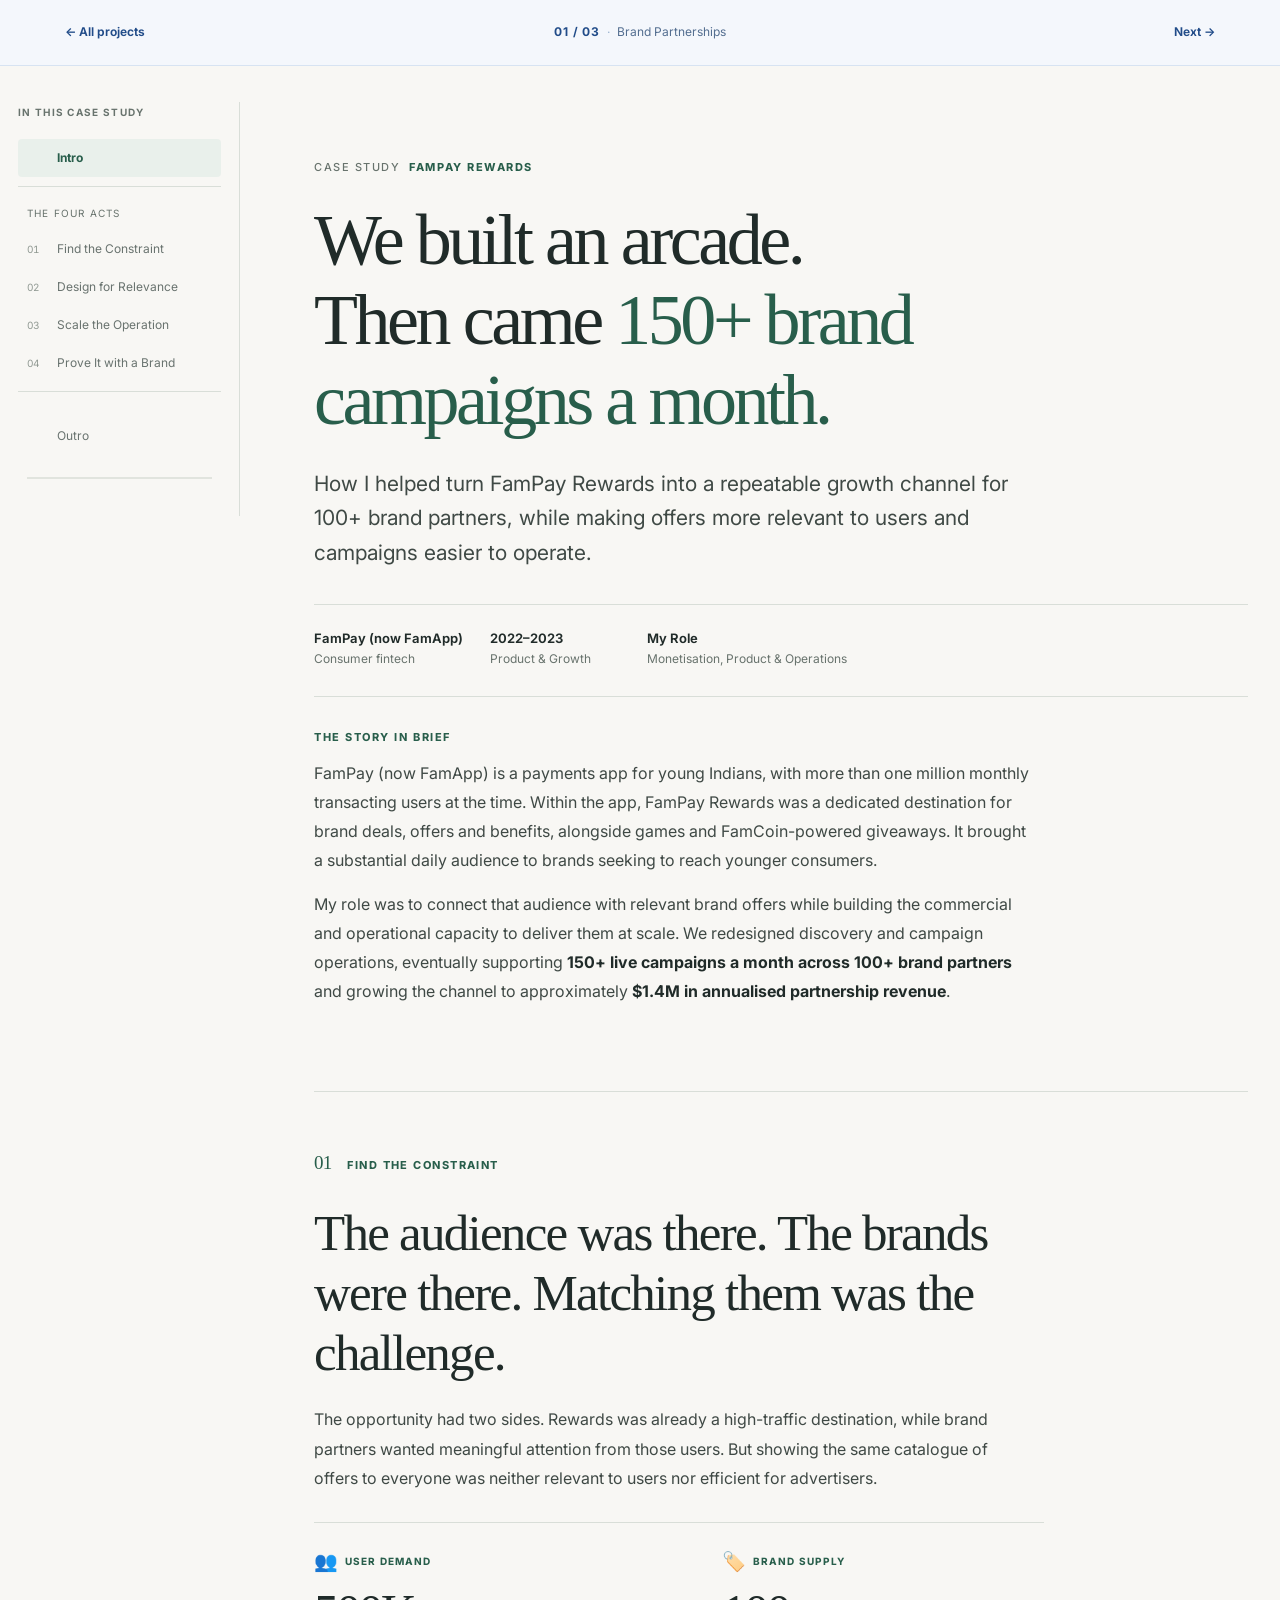
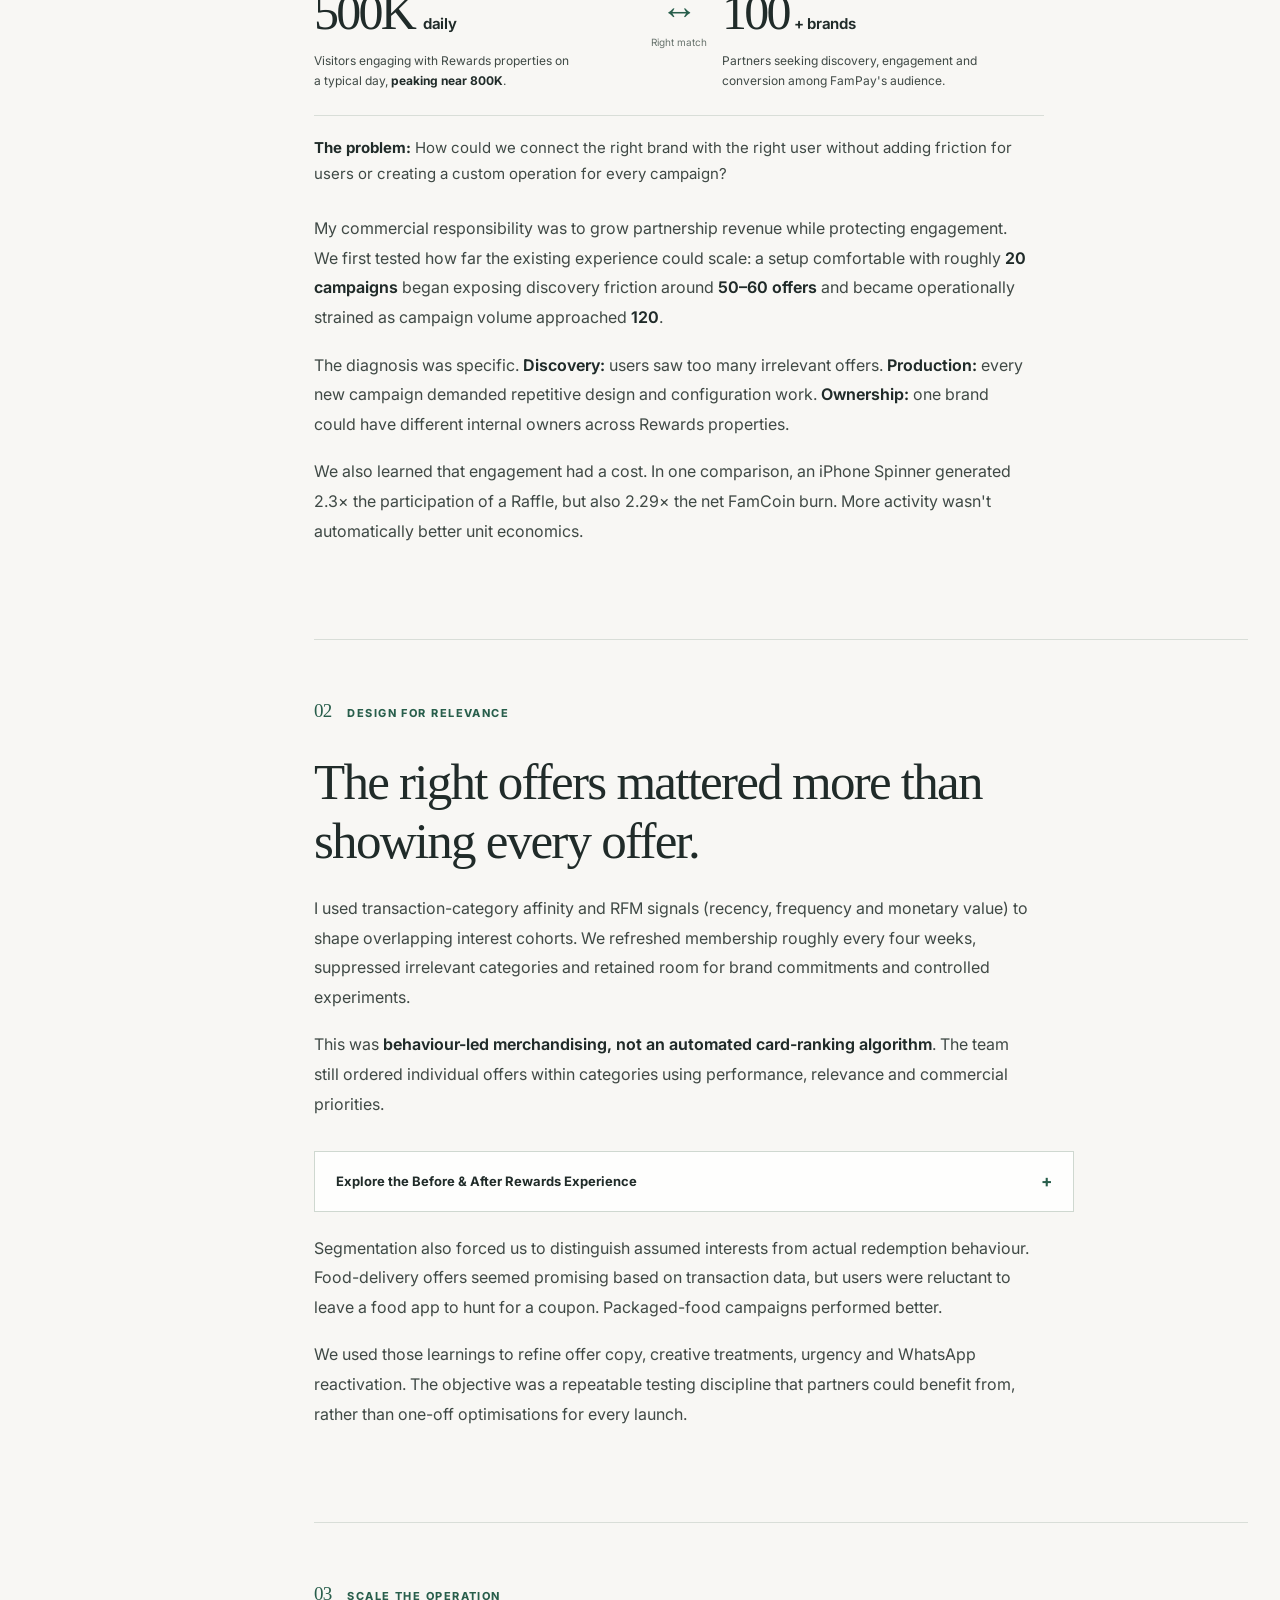
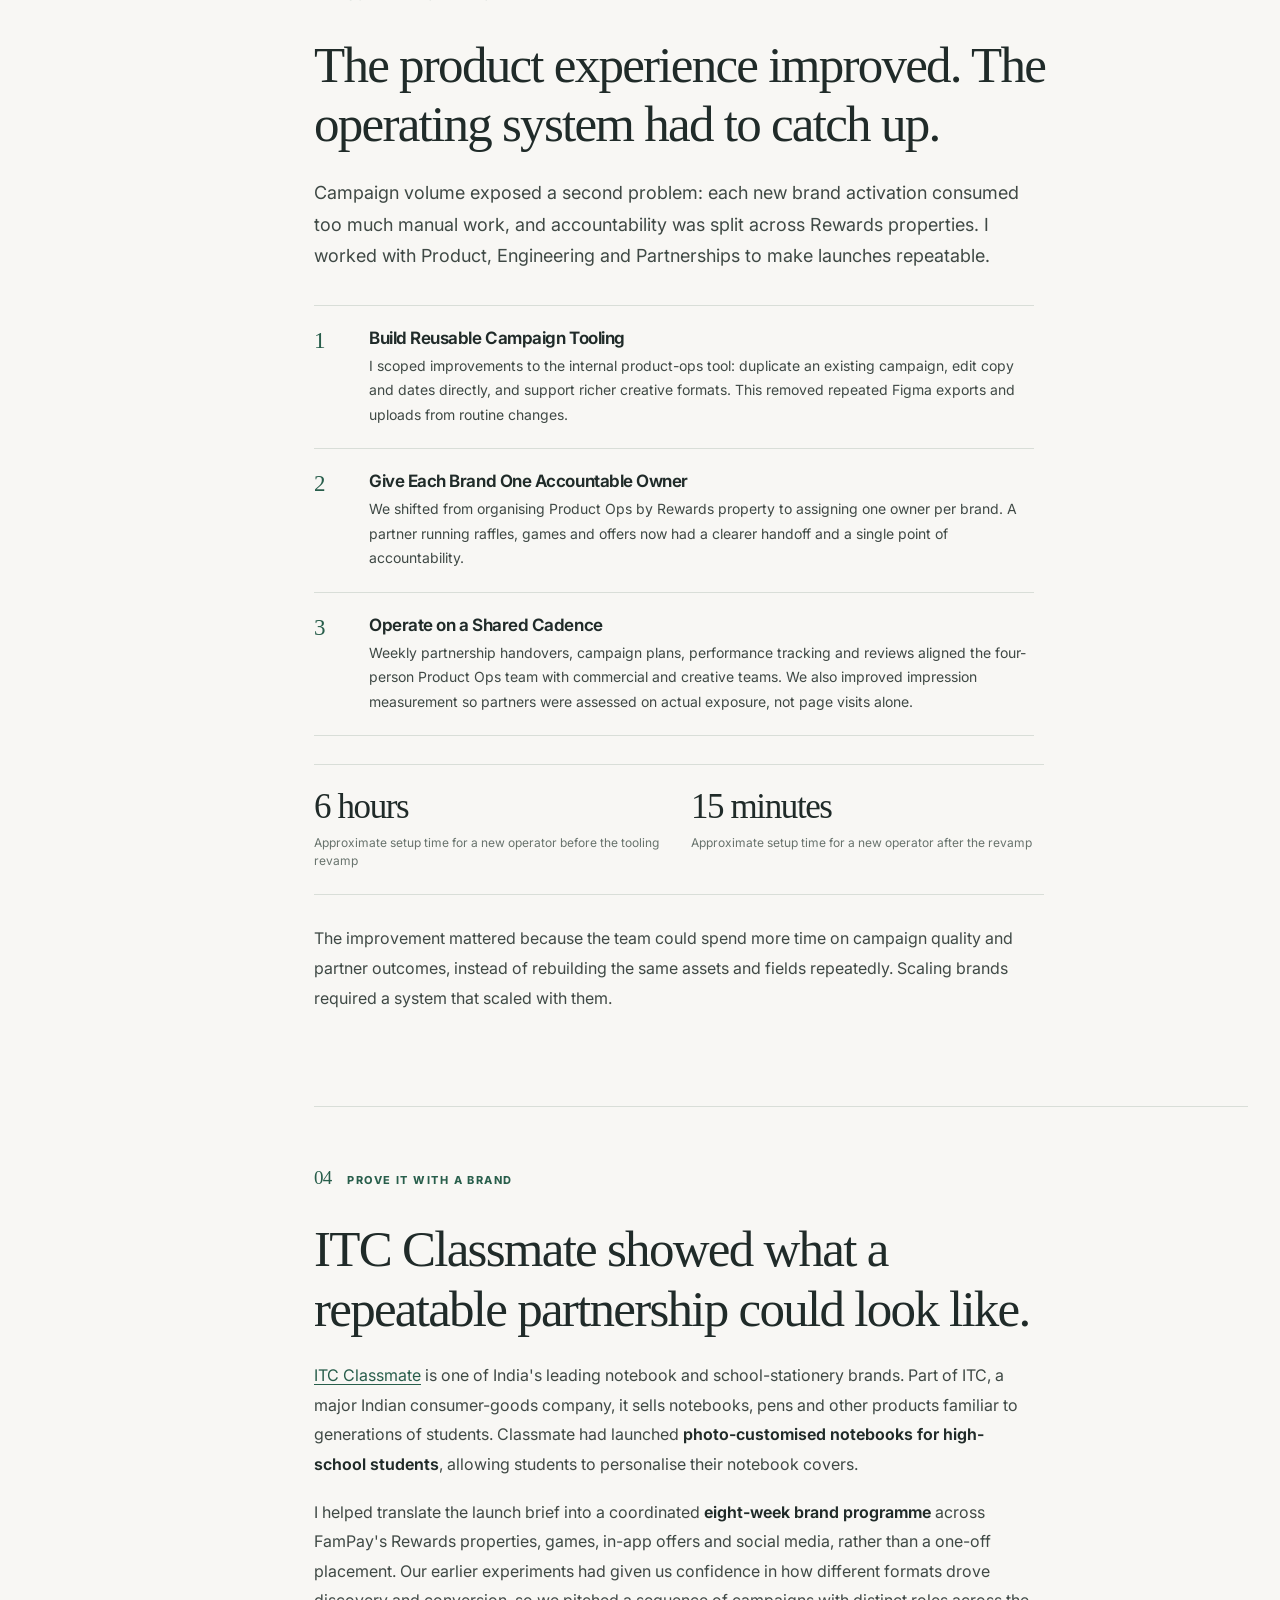
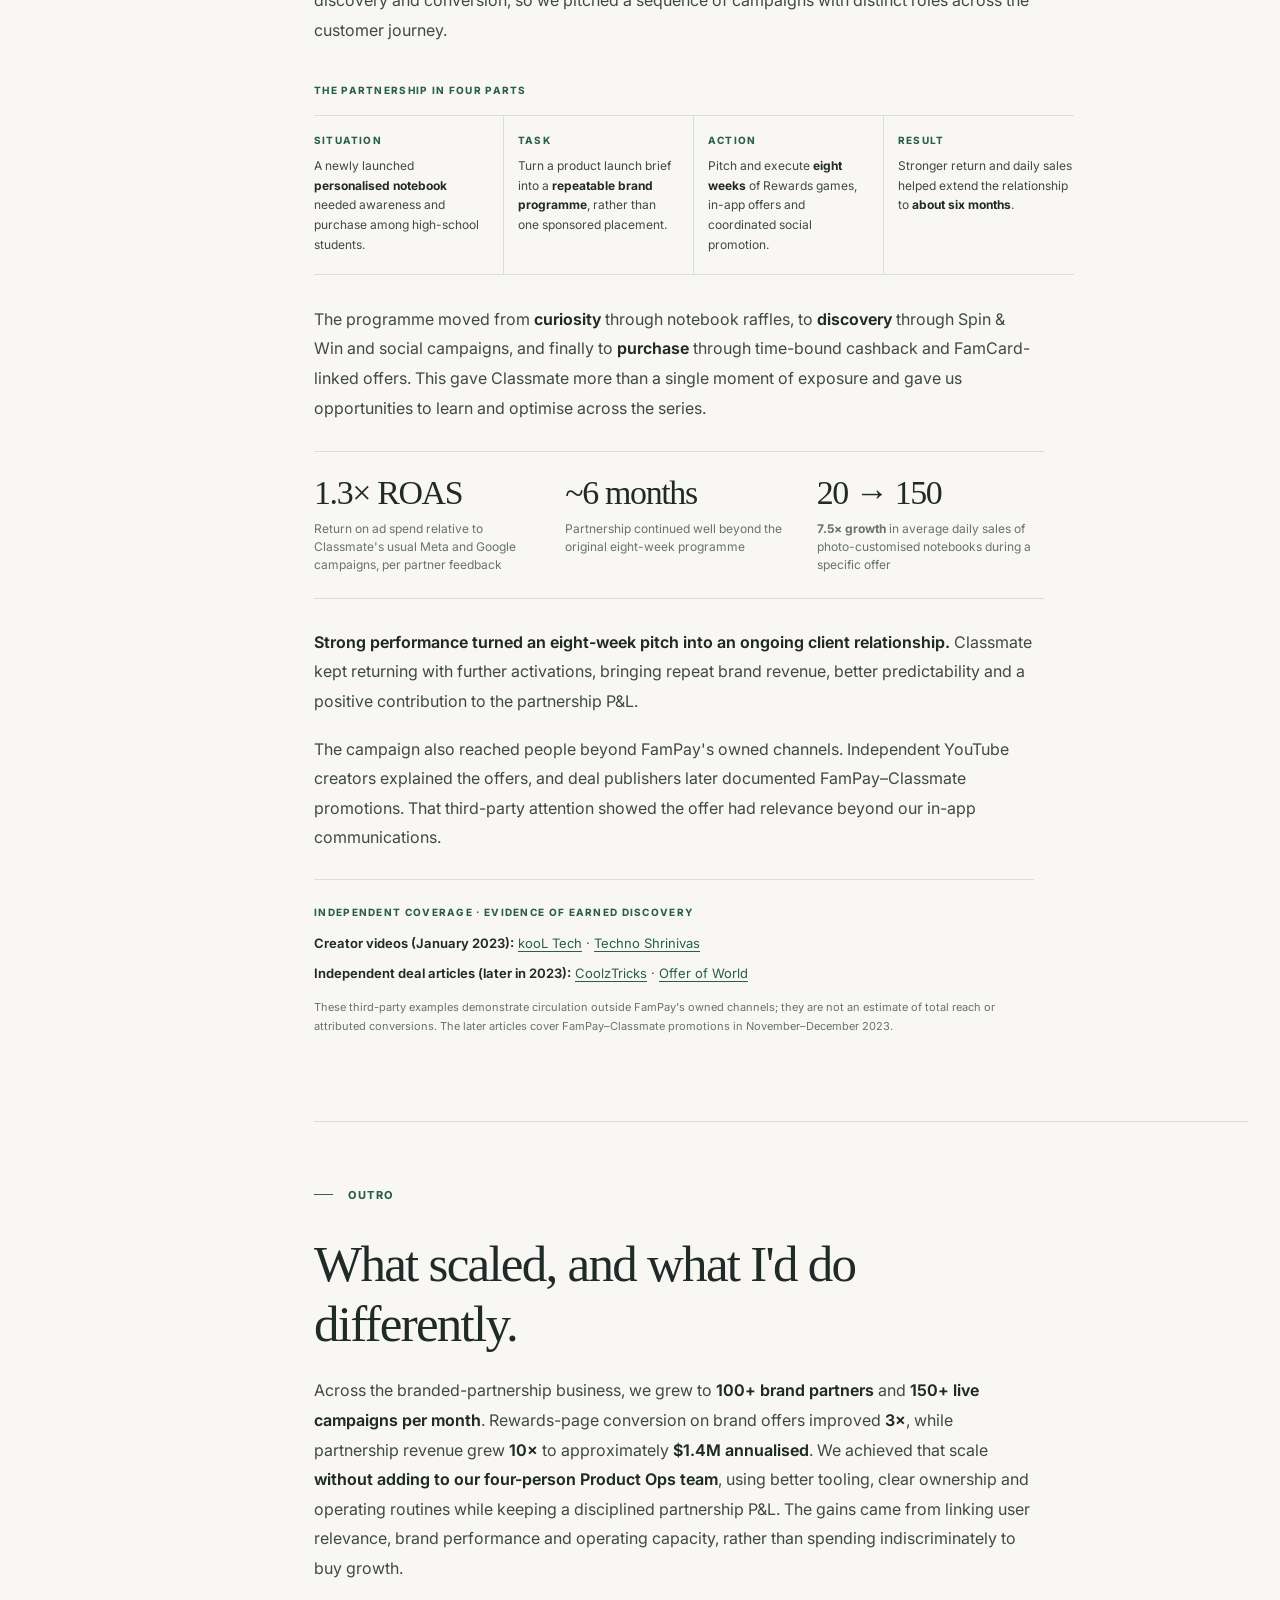
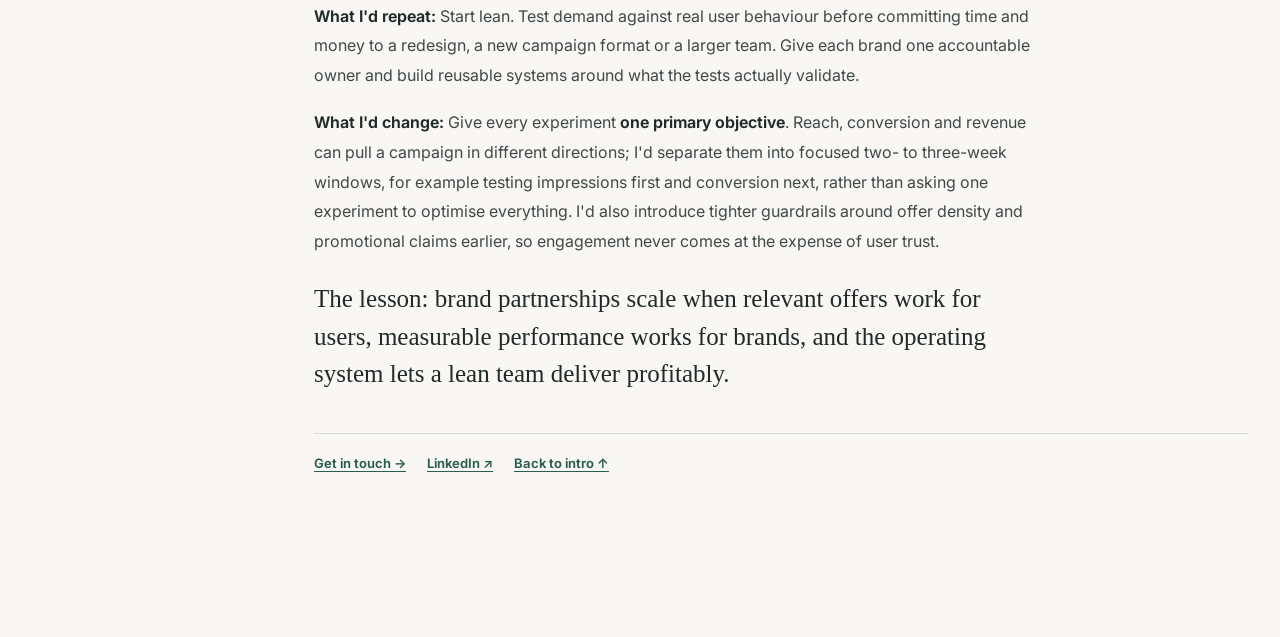
==== brand-partnership/index.html @ bf6eb466 "Publish CreatorGrid landing page and three case studies" ====
<!DOCTYPE html>

<html lang="en"><head><meta charset="utf-8"/><meta content="width=device-width, initial-scale=1" name="viewport"/><meta content="#f8f7f4" name="theme-color"/><meta content="How Karan Khera helped scale FamPay Rewards into a brand-partnership channel supporting 100+ brands and 150+ campaigns per month through product experimentation and operations." name="description"/><meta content="article" property="og:type"/><meta content="FamPay Rewards | 150+ brand campaigns" property="og:title"/><meta content="From an in-app arcade to 150+ brand campaigns a month: product relevance, partnerships, and scalable operations." property="og:description"/><title>FamPay Rewards — 150+ brand campaigns | Karan Khera</title><link href="https://fonts.googleapis.com" rel="preconnect"/><link crossorigin="" href="https://fonts.gstatic.com" rel="preconnect"/><link href="https://fonts.googleapis.com/css2?family=Inter:wght@400..800&amp;display=swap" rel="stylesheet"/><style>
:root{--bg:#f8f7f4;--ink:#202b29;--body:#3f4945;--muted:#68736d;--line:#d9ded8;--green:#285e4b;--green-light:#eef5ef;--white:#fff;--serif:Georgia,'Times New Roman',serif;--sans:Inter,-apple-system,BlinkMacSystemFont,'Segoe UI',Arial,sans-serif}
*{box-sizing:border-box}html{scroll-behavior:smooth}body{margin:0;background:var(--bg);color:var(--ink);font:16px/1.72 var(--sans);-webkit-font-smoothing:antialiased}::selection{background:#d4e8d9}a{color:var(--green);text-underline-offset:3px}a:hover{text-decoration-thickness:2px}button{font:inherit}button:focus-visible,a:focus-visible,summary:focus-visible{outline:3px solid #5b917b;outline-offset:4px}
.sitebar{height:66px;display:flex;align-items:center;justify-content:space-between;gap:16px;padding:0 5.1%;border-bottom:1px solid var(--line);background:var(--bg)}.site-wordmark{color:var(--ink);text-decoration:none;font-size:15px;font-weight:750;letter-spacing:-.025em}.site-links{display:flex;gap:22px;align-items:center}.site-links a{font-size:12px;font-weight:650;text-decoration:none;color:var(--body)}.site-links a:hover{color:var(--green)}
.rail{position:fixed;top:102px;left:max(18px,calc((100vw - 1430px)/2));width:222px;max-height:calc(100dvh - 125px);overflow:auto;padding:0 18px 16px 0;scrollbar-width:thin;border-right:1px solid var(--line);z-index:10}.rail-title{font-size:10px;text-transform:uppercase;letter-spacing:.13em;color:var(--muted);font-weight:700;margin:2px 0 18px}.rail a{display:flex;align-items:baseline;gap:12px;color:#69736f;text-decoration:none;font-size:12px;line-height:1.35;padding:11px 9px;border-radius:4px;transition:color .12s,background .12s}.rail a .nav-index{font-size:10px;letter-spacing:.04em;color:#909992;min-width:18px;font-variant-numeric:tabular-nums}.rail a.active{color:var(--green);background:#e9f0eb;font-weight:700}.rail a.active .nav-index{color:var(--green)}.rail-group{padding:18px 9px 7px;font-size:10px;letter-spacing:.12em;text-transform:uppercase;color:var(--muted);border-top:1px solid var(--line);margin-top:9px}.rail-progress{height:2px;background:#e1e4de;margin:21px 9px}.rail-progress span{display:block;height:100%;background:var(--green);width:0;transition:width .15s}
.page{max-width:1000px;padding:0 32px 118px;margin-left:max(282px,calc((100vw - 1430px)/2 + 278px))}.hero{padding-top:92px;padding-bottom:84px}.eyebrow{font-size:11px;letter-spacing:.14em;font-weight:750;text-transform:uppercase;color:var(--green)}.eyebrow .eyebrow-light{font-weight:500;color:var(--muted);margin-right:9px}.eyebrow .eyebrow-name{color:var(--green)}h1,h2,h3,p{margin-top:0}h1{font:normal clamp(45px,5.8vw,72px)/1.115 var(--serif);letter-spacing:-.048em;margin:23px 0 26px;max-width:790px}h1 em{font-style:normal;color:var(--green)}.dek{font-size:clamp(17px,1.85vw,21px);line-height:1.65;max-width:710px;color:var(--body);margin-bottom:33px}.context{display:flex;flex-wrap:wrap;gap:9px 27px;font-size:12px;color:var(--muted);padding:22px 0 26px;border-top:1px solid var(--line);border-bottom:1px solid var(--line)}.context strong{color:var(--ink);font-weight:650;display:block;font-size:13px}.context span{min-width:130px}.executive{padding-top:31px;max-width:720px}.executive .eyebrow{margin-bottom:12px}.executive p{color:var(--body);font-size:16px;line-height:1.83;margin-bottom:0}.executive strong{color:var(--ink)}
section.act,.outro{padding-top:55px;padding-bottom:75px;border-top:1px solid var(--line);scroll-margin-top:28px}.chapter{display:flex;align-items:baseline;gap:16px;color:var(--green);font-size:11px;font-weight:750;letter-spacing:.13em;text-transform:uppercase;margin-bottom:25px}.chapter .n{font-size:19px;letter-spacing:-.04em;font-family:var(--serif);font-weight:400}h2{font:normal clamp(34px,4.2vw,51px)/1.17 var(--serif);letter-spacing:-.034em;margin-bottom:22px;max-width:740px}h3{font-weight:650;letter-spacing:-.027em;font-size:19px;line-height:1.36;margin-bottom:9px}.body{font-size:16px;line-height:1.85;color:var(--body);max-width:720px}.body p{margin-bottom:18px}.body strong{color:var(--ink);font-weight:650}.text-lead{font-size:18px;line-height:1.75;color:var(--body);max-width:720px;margin-bottom:27px}
.evidence{display:grid;grid-template-columns:repeat(3,minmax(0,1fr));gap:24px;border-top:1px solid var(--line);border-bottom:1px solid var(--line);padding:21px 0 24px;margin:28px 0 29px;max-width:730px}.evidence .stat{font:normal 35px/1.2 var(--serif);letter-spacing:-.04em;color:var(--ink)}.evidence .stat-label{font-size:12px;line-height:1.5;color:var(--muted);margin-top:6px}.subsection{font-size:10px;color:var(--green);font-weight:750;text-transform:uppercase;letter-spacing:.13em;margin:36px 0 9px}.finding{display:grid;grid-template-columns:34px minmax(0,1fr);gap:14px;border-top:1px solid var(--line);padding:20px 0;max-width:720px}.finding:last-child{border-bottom:1px solid var(--line)}.finding .index{font:normal 18px/1.4 var(--serif);color:var(--green)}.finding h3{font-size:17px;margin-bottom:5px}.finding p{color:var(--body);font-size:14px;line-height:1.73;margin:0}.finding em{font-style:normal;font-weight:650;color:var(--ink)}
.rule-note{border-left:2px solid var(--green);padding:3px 0 3px 21px;margin:30px 0 2px;max-width:705px}.rule-note .caption{font-size:10px;letter-spacing:.14em;text-transform:uppercase;color:var(--green);font-weight:750;margin-bottom:7px}.rule-note p{font:normal 20px/1.55 var(--serif);letter-spacing:-.01em;margin:0}.steps{margin:33px 0 25px;max-width:720px;border-top:1px solid var(--line)}.step-row{padding:21px 0;display:grid;grid-template-columns:45px minmax(0,1fr);gap:10px;border-bottom:1px solid var(--line)}.step-row .ordinal{font:normal 23px/1.2 var(--serif);color:var(--green)}.step-row h3{font-size:17px;margin-bottom:4px}.step-row p{font-size:14px;line-height:1.75;color:var(--body);margin:0}
.interactive{max-width:760px;margin:32px 0 22px;border:1px solid #cfd8d0;background:#fefefd}.interactive>summary{display:flex;align-items:center;justify-content:space-between;gap:20px;cursor:pointer;list-style:none;padding:18px 21px;color:var(--ink);font-size:13px;font-weight:700}.interactive>summary::-webkit-details-marker{display:none}.interactive>summary .expand-label{color:var(--green);font-size:17px;line-height:1}.interactive[open]>summary .expand-label{transform:rotate(45deg)}.interactive-inner{padding:23px 24px 26px;border-top:1px solid var(--line)}.small{font-size:12px;color:var(--muted);line-height:1.65;margin:0 0 16px}.persona-options{display:flex;flex-wrap:wrap;gap:8px;margin:15px 0 20px}.persona{padding:8px 12px;border:1px solid var(--line);background:#fff;border-radius:4px;color:var(--body);cursor:pointer;font-size:12px}.persona[aria-pressed=true]{border-color:var(--green);background:var(--green-light);color:var(--green);font-weight:750}

.campaign{border-top:1px solid var(--line);max-width:720px;margin-top:31px}.campaign-item{padding:19px 0;display:grid;grid-template-columns:32px minmax(0,1fr);gap:11px;border-bottom:1px solid var(--line)}.campaign-item .n{font:normal 20px/1.2 var(--serif);color:var(--green)}.campaign-item strong{display:block;color:var(--ink);font-size:15px}.campaign-item p{margin:5px 0 0;font-size:14px;line-height:1.72;color:var(--body)}
.outro{padding-bottom:45px}.outro .closing{font:normal 25px/1.5 var(--serif);max-width:680px;margin-top:24px;color:var(--ink)}.lastlinks{display:flex;gap:21px;flex-wrap:wrap;font-size:13px;font-weight:650;margin-top:40px;padding-top:18px;border-top:1px solid var(--line)}.micro{font-size:12px;color:var(--muted);line-height:1.72;max-width:720px}

/* Marketplace: two sides, one matching problem */
.market-match{max-width:730px;display:grid;grid-template-columns:minmax(0,1fr) 70px minmax(0,1fr);align-items:center;border-top:1px solid var(--line);border-bottom:1px solid var(--line);padding:29px 0 24px;margin:28px 0 19px;gap:8px}
.market-label{font-size:10px;font-weight:750;letter-spacing:.11em;color:var(--green);display:flex;gap:7px;align-items:center}
.market-icon{font-size:19px;line-height:1;letter-spacing:normal}
.market-number{font:normal clamp(37px,4vw,50px)/1.16 var(--serif);letter-spacing:-.055em;margin:12px 0 10px;white-space:nowrap}
.market-number span{margin-left:5px;font-family:var(--sans);font-size:15px;font-weight:650;letter-spacing:-.02em;color:var(--ink)}
.market-side p{font-size:12px;color:var(--body);line-height:1.65;margin:0;max-width:255px}.market-side p strong{color:var(--ink)}
.market-link{text-align:center;color:var(--green);align-self:center}.market-link>span{font:normal 37px/1 var(--serif);display:block}.market-link small{font-size:10px;color:var(--muted);line-height:1.5;display:block;margin-top:6px}
.market-question{max-width:715px;color:var(--body);font-size:15px;line-height:1.75;margin:18px 0 27px}.market-question strong{color:var(--ink)}
/* Illustrative phone comparison */
.persona-control{margin:10px 0 26px}.persona-control-label{font-size:11px;font-weight:750;color:var(--ink);letter-spacing:.045em}.persona-options{margin:11px 0 0}
.phone-comparison{display:grid;grid-template-columns:minmax(0,1fr) minmax(0,1fr);gap:24px;align-items:start}
.phone-panel{min-width:0;text-align:center}.phone-panel-heading{display:flex;align-items:baseline;justify-content:space-between;max-width:305px;margin:0 auto 12px;gap:8px;text-align:left}.phone-panel-heading strong{font:normal 22px/1.2 var(--serif)}.phone-panel-heading span{font-size:10px;color:var(--muted)}
.phone-device{width:min(100%,305px);height:654px;padding:7px;border-radius:37px;background:#26312e;border:1px solid #47524c;margin:0 auto;box-shadow:0 12px 26px rgba(28,43,34,.12)}
.phone-screen{height:100%;background:#fafbf9;overflow:hidden;border-radius:30px;position:relative;padding:16px 15px 68px;text-align:left;color:#202c28}
.phone-status{display:flex;justify-content:space-between;align-items:center;font-size:10px;font-weight:750;padding:0 7px 20px;color:#29332d}.phone-status span:last-child{font-size:9px;letter-spacing:1px}
.app-logo{font-size:27px;line-height:1;font-weight:800;letter-spacing:-.08em;color:#1d2924;position:relative}.app-logo>span:first-child{color:#56a97c}.app-avatar{float:right;border-radius:50%;width:29px;height:29px;background:#e6efe7;color:#54735f;display:grid;place-items:center;font-size:15px}
.app-label{font-size:9px;text-transform:uppercase;letter-spacing:.14em;font-weight:750;color:#4f8b6c;margin-top:26px}.app-greeting{font:normal 23px/1.18 var(--serif);letter-spacing:-.025em;margin-top:5px}.app-subtitle{font-size:10px;color:#69766c;margin:7px 0 16px;line-height:1.4;min-height:15px}
.app-hero-banner{height:105px;border-radius:13px;background:#dceadf;padding:17px 15px;display:flex;flex-direction:column;justify-content:space-between}.app-hero-banner.neutral-banner{background:#e8e8e1}.app-hero-banner.target-banner{background:linear-gradient(135deg,#d6e8dd,#edf4e8)}
.app-banner-caption{font-size:8px;letter-spacing:.1em;font-weight:750;color:#66816c}.app-hero-banner strong{font-size:17px;line-height:1.12;letter-spacing:-.02em}.app-hero-banner small{font-size:9px;color:#60746a}
.app-section-head{display:flex;justify-content:space-between;align-items:center;gap:8px;margin:18px 0 10px}.app-section-head strong{font-size:12px;font-weight:750}.app-section-head small{font-size:9px;font-weight:700;color:#458963}
.app-chips{display:flex;gap:6px;margin:0 0 7px;min-height:23px}.app-chips span{font-size:9px;color:#315f48;border:1px solid #c9e2d1;background:#edf7ee;border-radius:20px;padding:2px 8px;font-weight:650}
.app-offers{display:flex;flex-direction:column;gap:7px}.app-offer{display:flex;align-items:center;gap:10px;border:1px solid #e1e8e0;background:white;border-radius:10px;padding:9px;min-height:58px}.offer-icon{flex:none;width:37px;height:38px;display:grid;place-items:center;background:#eef2e9;border-radius:8px;font-size:18px}.offer-copy{flex:1;min-width:0}.offer-copy strong,.offer-copy small{display:block;overflow:hidden;text-overflow:ellipsis;white-space:nowrap}.offer-copy strong{font-size:10.5px;font-weight:750}.offer-copy small{font-size:9px;color:#728076;margin-top:2px}.offer-arrow{font-size:17px;color:#7b9482}
.app-bottom{position:absolute;bottom:0;left:0;right:0;height:58px;background:#fff;border-top:1px solid #e8eee7;display:grid;grid-template-columns:repeat(4,1fr);text-align:center;padding:6px 2px 3px;color:#7b887d}.app-bottom>span{display:flex;flex-direction:column;font-size:15px;line-height:1.2;justify-content:center}.app-bottom small{font-size:8px;margin-top:2px}.app-bottom .on{color:#306c4f;font-weight:750}
.phone-explainer{max-width:305px;text-align:left;margin:13px auto 0;font-size:11px;line-height:1.65;color:var(--body)}.phone-explainer strong{color:var(--ink)}
@media(max-width:1200px){.phone-comparison{grid-template-columns:1fr;gap:33px}.phone-panel-heading{width:min(100%,305px)}}
@media(max-width:675px){.market-match{gap:4px;grid-template-columns:minmax(0,1fr) 33px minmax(0,1fr);padding:22px 0}.market-number{font-size:33px}.market-number span{font-size:12px}.market-side p{font-size:10px}.market-label{font-size:9px;letter-spacing:0}.market-icon{font-size:16px}.market-link>span{font-size:24px}.market-link small{font-size:8px}.market-question{font-size:14px}.phone-device{height:654px}.phone-screen{padding-left:12px;padding-right:12px}}
@media(max-width:365px){.market-match{grid-template-columns:1fr;gap:17px;text-align:left}.market-link{text-align:left}.market-link>span{display:inline-block;transform:rotate(90deg)}.market-link small{display:inline-block;margin-left:9px}.market-number{font-size:40px}.market-side p{font-size:12px}}
@media(max-width:1080px){.rail{left:14px;width:181px}.page{margin-left:218px;max-width:none;padding-right:30px;padding-left:16px}.rail a{gap:7px;padding:10px 6px}}
@media(max-width:675px){.sitebar{padding:0 15px;height:58px}.site-links{gap:13px}.site-links a{font-size:11px}.rail{display:none}.page{margin-left:0;padding-left:16px;padding-right:16px;padding-bottom:60px}.hero{padding-top:57px;padding-bottom:57px}h1{font-size:clamp(36px,7.7vw,50px);letter-spacing:-.042em}.dek{font-size:16px}.context{gap:12px 20px}.context span{min-width:100px;font-size:11px}.context strong{font-size:12px}section.act,.outro{padding-top:40px;padding-bottom:55px}h2{font-size:clamp(30px,6vw,40px)}.text-lead{font-size:16px}.body{font-size:15px;line-height:1.78}.evidence{gap:11px}.evidence .stat{font-size:27px}.evidence .stat-label{font-size:10px}.chapter{margin-bottom:20px}.interactive-inner{padding:18px 13px}.interactive>summary{padding:14px}.rule-note p{font-size:19px}}
@media(max-width:380px){h1{font-size:34px}h2{font-size:29px}.evidence{grid-template-columns:1fr;gap:12px}.evidence .stat{font-size:29px}.context{display:grid;grid-template-columns:1fr 1fr}.step-row{grid-template-columns:27px 1fr;gap:6px}.finding{grid-template-columns:23px 1fr;gap:8px}}
@media(prefers-reduced-motion:reduce){html{scroll-behavior:auto}.rail-progress span{transition:none}}
.earned-proof{max-width:720px;margin:26px 0 0;padding-top:4px;border-top:1px solid var(--line)}.earned-proof .subsection{margin-top:20px;margin-bottom:11px}.earned-proof p:not(.micro){font-size:13px;line-height:1.75;color:var(--body);margin:0 0 7px}.earned-proof p strong{color:var(--ink);font-weight:650}.earned-proof .micro{margin-top:13px;font-size:11px;color:var(--muted)}

/* Classmate — editorial STAR summary, four equal columns on desktop */
.classmate-star{display:grid;grid-template-columns:repeat(4,minmax(0,1fr));gap:0;max-width:760px;margin:16px 0 30px;border-top:1px solid var(--line);border-bottom:1px solid var(--line)}
.classmate-star-item{padding:17px 14px 19px;border-right:1px solid var(--line);min-width:0}
.classmate-star-item:first-child{padding-left:0}.classmate-star-item:last-child{border-right:0;padding-right:0}
.classmate-star-item .star-label{font-size:10px;line-height:1.4;text-transform:uppercase;letter-spacing:.12em;font-weight:750;color:var(--green);margin-bottom:9px}
.classmate-star-item p{font-size:12px;line-height:1.65;color:var(--body);margin:0}
.classmate-star-item strong{font-weight:700;color:var(--ink)}
.classmate-evidence .stat{font-size:clamp(27px,2.65vw,36px);white-space:nowrap}
@media(max-width:760px){.classmate-star{grid-template-columns:repeat(2,minmax(0,1fr))}.classmate-star-item{padding:15px 12px 17px;border-bottom:1px solid var(--line)}.classmate-star-item:nth-child(2){border-right:0;padding-right:0}.classmate-star-item:nth-child(3){border-bottom:0;padding-left:0}.classmate-star-item:nth-child(4){border-bottom:0}.classmate-evidence .stat{font-size:27px;white-space:normal}}
@media(max-width:420px){.classmate-star-item p{font-size:11.5px}.classmate-star-item .star-label{font-size:9px}.classmate-evidence .stat{font-size:27px}}


/* Two-paragraph opening summary; emphasis reserved for outcomes. */
.executive p{margin-bottom:14px}.executive p:last-child{margin-bottom:0}
</style><style id="portfolio-nav-style">
    .portfolio-case-header{height:66px;display:flex;align-items:center;justify-content:space-between;gap:16px;padding:0 max(24px,5.1%);background:#f4f7fc;border-bottom:1px solid #d7e3f2;color:#193a66;font-family:Inter,system-ui,sans-serif;font-size:12px;position:relative;z-index:50}
    .portfolio-case-header a{color:#214c89;text-decoration:none;font-weight:650;white-space:nowrap}
    .portfolio-case-header a:hover{text-decoration:underline;text-underline-offset:4px}
    .portfolio-case-name{display:flex;align-items:center;gap:7px;color:#536e90;font-size:12px;white-space:nowrap}
    .portfolio-case-name b{color:#214c89;letter-spacing:.06em;font-weight:700}
    .portfolio-case-actions{display:flex;gap:13px;align-items:center;justify-content:flex-end;min-width:145px}
    .portfolio-back{min-width:145px}.back-short{display:none}
    .portfolio-case-actions .case-switch-space{display:block;width:35px}
    .portfolio-case-header .case-divider{color:#9bb2cf}
    @media(max-width:675px){.portfolio-case-header{height:58px;padding:0 13px;font-size:10px;gap:8px}.portfolio-case-name{font-size:10px;gap:4px}.portfolio-case-name .case-name{display:none}.portfolio-case-actions{min-width:0;gap:9px}.portfolio-case-actions .case-switch-space{display:none}.portfolio-back{min-width:0}.back-long{display:none}.back-short{display:inline}}
    @media(max-width:350px){.portfolio-case-name .case-divider{display:none}.portfolio-case-actions{gap:7px}}
    </style></head>
<body>
<header class="portfolio-case-header" aria-label="Portfolio navigation">
      <a class="portfolio-back" href="../#work" aria-label="Back to selected work">← <span class="back-long">All projects</span><span class="back-short">Projects</span></a>
      <span class="portfolio-case-name"><b>01 / 03</b><span class="case-divider">·</span><span class="case-name">Brand Partnerships</span></span>
      <nav class="portfolio-case-actions" aria-label="Between case studies"><span class="case-switch-space"></span><a class="case-switch" href="../revenue-growth/" aria-label="Next case study: Revenue Growth">Next →</a></nav>
    </header>

<nav aria-label="Case study navigation" class="rail"><div class="rail-title">In this case study</div>
<a aria-label="Intro" class="active" data-track="intro" href="#intro"><span class="nav-index"></span><span>Intro</span></a>
<div class="rail-group">The four acts</div>
<a data-track="act-1" href="#act-1"><span class="nav-index">01</span><span>Find the Constraint</span></a>
<a data-track="act-2" href="#act-2"><span class="nav-index">02</span><span>Design for Relevance</span></a>
<a data-track="act-3" href="#act-3"><span class="nav-index">03</span><span>Scale the Operation</span></a>
<a data-track="act-4" href="#act-4"><span class="nav-index">04</span><span>Prove It with a Brand</span></a>
<div class="rail-group"></div><a data-track="outro" href="#outro"><span class="nav-index"></span><span>Outro</span></a><div aria-hidden="true" class="rail-progress"><span id="read-progress"></span></div></nav>
<main class="page">
<section aria-labelledby="hero-title" class="hero" id="intro">
<div class="eyebrow"><span class="eyebrow-light">Case study</span><span class="eyebrow-name">FamPay Rewards</span></div>
<h1 id="hero-title">We built an arcade.<br/>Then came <em>150+ brand campaigns a month.</em></h1>
<p class="dek">How I helped turn FamPay Rewards into a repeatable growth channel for 100+ brand partners, while making offers more relevant to users and campaigns easier to operate.</p>
<div class="context"><span><strong>FamPay (now FamApp)</strong>Consumer fintech</span><span><strong>2022–2023</strong>Product &amp; Growth</span><span><strong>My Role</strong>Monetisation, Product &amp; Operations</span></div>
<div class="executive"><div class="eyebrow">The Story in Brief</div><p>FamPay (now FamApp) is a payments app for young Indians, with more than one million monthly transacting users at the time. Within the app, FamPay Rewards was a dedicated destination for brand deals, offers and benefits, alongside games and FamCoin-powered giveaways. It brought a substantial daily audience to brands seeking to reach younger consumers.</p><p>My role was to connect that audience with relevant brand offers while building the commercial and operational capacity to deliver them at scale. We redesigned discovery and campaign operations, eventually supporting <strong>150+ live campaigns a month across 100+ brand partners</strong> and growing the channel to approximately <strong>$1.4M in annualised partnership revenue</strong>.</p></div>
</section>
<section aria-labelledby="h-act-1" class="act" id="act-1">
<div class="chapter"><span class="n">01</span><span>Find the Constraint</span></div>
<h2 id="h-act-1">The audience was there. The brands were there. Matching them was the challenge.</h2>
<div class="body"><p>The opportunity had two sides. Rewards was already a high-traffic destination, while brand partners wanted meaningful attention from those users. But showing the same catalogue of offers to everyone was neither relevant to users nor efficient for advertisers.</p></div>
<div aria-label="Two-sided Rewards opportunity" class="market-match" role="group">
<div class="market-side">
<div class="market-label"><span aria-hidden="true" class="market-icon">👥</span> USER DEMAND</div>
<div class="market-number">500K<span> daily</span></div>
<p>Visitors engaging with Rewards properties on a typical day, <strong>peaking near 800K</strong>.</p>
</div>
<div aria-hidden="true" class="market-link"><span>↔</span><small>Right match</small></div>
<div class="market-side">
<div class="market-label"><span aria-hidden="true" class="market-icon">🏷️</span> BRAND SUPPLY</div>
<div class="market-number">100<span>+ brands</span></div>
<p>Partners seeking discovery, engagement and conversion among FamPay's audience.</p>
</div>
</div>
<div class="market-question"><strong>The problem:</strong> How could we connect the right brand with the right user without adding friction for users or creating a custom operation for every campaign?</div>
<div class="body"><p>My commercial responsibility was to grow partnership revenue while protecting engagement. We first tested how far the existing experience could scale: a setup comfortable with roughly <strong>20 campaigns</strong> began exposing discovery friction around <strong>50–60 offers</strong> and became operationally strained as campaign volume approached <strong>120</strong>.</p></div>
<div class="body"><p>The diagnosis was specific. <strong>Discovery:</strong> users saw too many irrelevant offers. <strong>Production:</strong> every new campaign demanded repetitive design and configuration work. <strong>Ownership:</strong> one brand could have different internal owners across Rewards properties.</p><p>We also learned that engagement had a cost. In one comparison, an iPhone Spinner generated 2.3× the participation of a Raffle, but also 2.29× the net FamCoin burn. More activity wasn't automatically better unit economics.</p></div>
</section>
<section aria-labelledby="h-act-2" class="act" id="act-2">
<div class="chapter"><span class="n">02</span><span>Design for Relevance</span></div>
<h2 id="h-act-2">The right offers mattered more than showing every offer.</h2>
<div class="body"><p>I used transaction-category affinity and RFM signals (recency, frequency and monetary value) to shape overlapping interest cohorts. We refreshed membership roughly every four weeks, suppressed irrelevant categories and retained room for brand commitments and controlled experiments.</p><p>This was <strong>behaviour-led merchandising, not an automated card-ranking algorithm</strong>. The team still ordered individual offers within categories using performance, relevance and commercial priorities.</p></div>
<details class="interactive" id="relevance-demo"><summary><span>Explore the Before &amp; After Rewards Experience</span><span aria-hidden="true" class="expand-label">+</span></summary>
<div class="interactive-inner"><p class="small">Illustrative app screens built to explain the product decision, not screenshots of the live FamPay interface. Choose a user profile to see how the <strong>After</strong> feed responds; the <strong>Before</strong> feed stays the same.</p>
<div class="persona-control"><div class="persona-control-label">Choose a User Profile</div><div aria-label="Choose a user profile" class="persona-options" role="group"><button aria-pressed="true" class="persona" data-persona="fashion" type="button">Fashion &amp; Snacks</button><button aria-pressed="false" class="persona" data-persona="entertainment" type="button">Entertainment &amp; Gaming</button><button aria-pressed="false" class="persona" data-persona="essentials" type="button">Everyday Essentials</button><button aria-pressed="false" class="persona" data-persona="new" type="button">New User</button></div></div>
<div class="phone-comparison">
<div class="phone-panel"><div class="phone-panel-heading"><strong>Before</strong><span>One feed for every user</span></div>
<div aria-label="Before: the same untargeted Rewards cards for every user" class="phone-device"><div class="phone-screen">
<div class="phone-status"><span>9:41</span><span aria-hidden="true">● ● ▰</span></div>
<div class="app-logo">fam<span>.</span><span aria-hidden="true" class="app-avatar">✦</span></div>
<div class="app-label">Rewards</div><div class="app-greeting">Offers for you</div><div class="app-subtitle">Browse what's available today</div>
<div class="app-hero-banner neutral-banner"><span class="app-banner-caption">FEATURED FOR EVERYONE</span><strong>Play. Win. Repeat.</strong><small>Earn with FamCoins</small></div>
<div class="app-section-head"><strong>Popular Right Now</strong><small>View All</small></div>
<div class="app-offers"><div class="app-offer"><span class="offer-icon">🎟️</span><span class="offer-copy"><strong>iPhone Raffle</strong><small>Enter the lucky draw</small></span><span class="offer-arrow">›</span></div>
<div class="app-offer"><span class="offer-icon">🎡</span><span class="offer-copy"><strong>Spin &amp; Win</strong><small>Try your luck today</small></span><span class="offer-arrow">›</span></div>
<div class="app-offer"><span class="offer-icon">🎁</span><span class="offer-copy"><strong>Featured Brand Offer</strong><small>Today's promoted deal</small></span><span class="offer-arrow">›</span></div></div>
<div class="app-bottom"><span>⌂ <small>Home</small></span><span class="on">♢ <small>Rewards</small></span><span>▤ <small>Card</small></span><span>◉ <small>Profile</small></span></div>
</div></div>
<p class="phone-explainer"><strong>No personalisation.</strong> Every visitor encounters the same featured games and brand placements regardless of spending behaviour or preferences.</p>
</div>
<div class="phone-panel"><div class="phone-panel-heading"><strong>After</strong><span>Offers tailored to interests</span></div>
<div aria-label="After: targeted Rewards offers that change according to the chosen persona" class="phone-device"><div aria-live="polite" class="phone-screen">
<div class="phone-status"><span>9:41</span><span aria-hidden="true">● ● ▰</span></div>
<div class="app-logo">fam<span>.</span><span aria-hidden="true" class="app-avatar">✦</span></div>
<div class="app-label">Rewards</div><div class="app-greeting" id="target-greeting">Picked for you</div><div class="app-subtitle" id="target-subtitle">Based on your interests</div>
<div class="app-hero-banner target-banner"><span class="app-banner-caption">YOUR REWARDS</span><strong id="target-banner-title">Style &amp; Treats</strong><small id="target-banner-subtitle">Offers aligned with what you enjoy</small></div>
<div class="app-section-head"><strong>Offers You Might Like</strong><small>For You</small></div>
<div aria-label="Interests used for targeting" class="app-chips" id="target-chips"></div>
<div class="app-offers" id="target-offers"></div>
<div class="app-bottom"><span>⌂ <small>Home</small></span><span class="on">♢ <small>Rewards</small></span><span>▤ <small>Card</small></span><span>◉ <small>Profile</small></span></div>
</div></div>
<p class="phone-explainer"><strong>Behaviour-led discovery.</strong> The ranking of categories and brand cards changes with the selected user's interests, while broader exploration remains possible.</p>
</div>
</div>
<p class="small" style="margin-top:19px;margin-bottom:0">The before/after illustrates the change in merchandising logic. It is not a live app screen, a record of actual targeting rules, or an endorsement of specific brands.</p>
</div></details>
<div class="body"><p>Segmentation also forced us to distinguish assumed interests from actual redemption behaviour. Food-delivery offers seemed promising based on transaction data, but users were reluctant to leave a food app to hunt for a coupon. Packaged-food campaigns performed better.</p><p>We used those learnings to refine offer copy, creative treatments, urgency and WhatsApp reactivation. The objective was a repeatable testing discipline that partners could benefit from, rather than one-off optimisations for every launch.</p></div>
</section>
<section aria-labelledby="h-act-3" class="act" id="act-3">
<div class="chapter"><span class="n">03</span><span>Scale the Operation</span></div>
<h2 id="h-act-3">The product experience improved. The operating system had to catch up.</h2>
<p class="text-lead">Campaign volume exposed a second problem: each new brand activation consumed too much manual work, and accountability was split across Rewards properties. I worked with Product, Engineering and Partnerships to make launches repeatable.</p>
<div class="steps">
<div class="step-row"><div class="ordinal">1</div><div><h3>Build Reusable Campaign Tooling</h3><p>I scoped improvements to the internal product-ops tool: duplicate an existing campaign, edit copy and dates directly, and support richer creative formats. This removed repeated Figma exports and uploads from routine changes.</p></div></div>
<div class="step-row"><div class="ordinal">2</div><div><h3>Give Each Brand One Accountable Owner</h3><p>We shifted from organising Product Ops by Rewards property to assigning one owner per brand. A partner running raffles, games and offers now had a clearer handoff and a single point of accountability.</p></div></div>
<div class="step-row"><div class="ordinal">3</div><div><h3>Operate on a Shared Cadence</h3><p>Weekly partnership handovers, campaign plans, performance tracking and reviews aligned the four-person Product Ops team with commercial and creative teams. We also improved impression measurement so partners were assessed on actual exposure, not page visits alone.</p></div></div>
</div>
<div aria-label="Campaign configuration time" class="evidence" style="grid-template-columns:repeat(2,minmax(0,1fr))"><div><div class="stat">6 hours</div><div class="stat-label">Approximate setup time for a new operator before the tooling revamp</div></div><div><div class="stat">15 minutes</div><div class="stat-label">Approximate setup time for a new operator after the revamp</div></div></div>
<div class="body"><p>The improvement mattered because the team could spend more time on campaign quality and partner outcomes, instead of rebuilding the same assets and fields repeatedly. Scaling brands required a system that scaled with them.</p></div>
</section>
<section aria-labelledby="h-act-4" class="act" id="act-4">
<div class="chapter"><span class="n">04</span><span>Prove It with a Brand</span></div>
<h2 id="h-act-4">ITC Classmate showed what a repeatable partnership could look like.</h2>
<div class="body">
<p><a href="https://itcportal.com/itc-businesses/fmcg/education-and-stationery.html" rel="noopener noreferrer" target="_blank">ITC Classmate</a> is one of India's leading notebook and school-stationery brands. Part of ITC, a major Indian consumer-goods company, it sells notebooks, pens and other products familiar to generations of students. Classmate had launched <strong>photo-customised notebooks for high-school students</strong>, allowing students to personalise their notebook covers.</p>
<p>I helped translate the launch brief into a coordinated <strong>eight-week brand programme</strong> across FamPay's Rewards properties, games, in-app offers and social media, rather than a one-off placement. Our earlier experiments had given us confidence in how different formats drove discovery and conversion, so we pitched a sequence of campaigns with distinct roles across the customer journey.</p>
</div>
<div class="subsection">The Partnership in Four Parts</div>
<div aria-label="Situation, task, action and result for the ITC Classmate partnership" class="classmate-star">
<div class="classmate-star-item"><div class="star-label">Situation</div><p>A newly launched <strong>personalised notebook</strong> needed awareness and purchase among high-school students.</p></div>
<div class="classmate-star-item"><div class="star-label">Task</div><p>Turn a product launch brief into a <strong>repeatable brand programme</strong>, rather than one sponsored placement.</p></div>
<div class="classmate-star-item"><div class="star-label">Action</div><p>Pitch and execute <strong>eight weeks</strong> of Rewards games, in-app offers and coordinated social promotion.</p></div>
<div class="classmate-star-item"><div class="star-label">Result</div><p>Stronger return and daily sales helped extend the relationship to <strong>about six months</strong>.</p></div>
</div>
<div class="body"><p>The programme moved from <strong>curiosity</strong> through notebook raffles, to <strong>discovery</strong> through Spin &amp; Win and social campaigns, and finally to <strong>purchase</strong> through time-bound cashback and FamCard-linked offers. This gave Classmate more than a single moment of exposure and gave us opportunities to learn and optimise across the series.</p></div>
<div aria-label="Reported ITC Classmate campaign results" class="evidence classmate-evidence">
<div><div class="stat">1.3× ROAS</div><div class="stat-label">Return on ad spend relative to Classmate's usual Meta and Google campaigns, per partner feedback</div></div>
<div><div class="stat">~6 months</div><div class="stat-label">Partnership continued well beyond the original eight-week programme</div></div>
<div><div class="stat">20 → 150</div><div class="stat-label"><strong>7.5× growth</strong> in average daily sales of photo-customised notebooks during a specific offer</div></div>
</div>
<div class="body"><p><strong>Strong performance turned an eight-week pitch into an ongoing client relationship.</strong> Classmate kept returning with further activations, bringing repeat brand revenue, better predictability and a positive contribution to the partnership P&amp;L.</p><p>The campaign also reached people beyond FamPay's owned channels. Independent YouTube creators explained the offers, and deal publishers later documented FamPay–Classmate promotions. That third-party attention showed the offer had relevance beyond our in-app communications.</p></div>
<div aria-label="Independent coverage of FamPay Classmate offers" class="earned-proof">
<div class="subsection">Independent Coverage · Evidence of Earned Discovery</div>
<p><strong>Creator videos (January 2023):</strong> <a href="https://www.youtube.com/watch?v=zfim3BT_-5A" rel="noopener noreferrer" target="_blank">kooL Tech</a> · <a href="https://www.youtube.com/watch?v=zmxvYvSScy8" rel="noopener noreferrer" target="_blank">Techno Shrinivas</a></p>
<p><strong>Independent deal articles (later in 2023):</strong> <a href="https://www.coolztricks.com/2023/11/fampay-classmate-offer.html" rel="noopener noreferrer" target="_blank">CoolzTricks</a> · <a href="https://offerofworld.com/fampay-classmate-cashback-offer/" rel="noopener noreferrer" target="_blank">Offer of World</a></p>
<p class="micro">These third-party examples demonstrate circulation outside FamPay's owned channels; they are not an estimate of total reach or attributed conversions. The later articles cover FamPay–Classmate promotions in November–December 2023.</p>
</div>
</section>
<section aria-labelledby="h-outro" class="outro" id="outro"><div class="chapter"><span class="n">—</span><span>Outro</span></div><h2 id="h-outro">What scaled, and what I'd do differently.</h2>
<div class="body"><p>Across the branded-partnership business, we grew to <strong>100+ brand partners</strong> and <strong>150+ live campaigns per month</strong>. Rewards-page conversion on brand offers improved <strong>3×</strong>, while partnership revenue grew <strong>10×</strong> to approximately <strong>$1.4M annualised</strong>. We achieved that scale <strong>without adding to our four-person Product Ops team</strong>, using better tooling, clear ownership and operating routines while keeping a disciplined partnership P&amp;L. The gains came from linking user relevance, brand performance and operating capacity, rather than spending indiscriminately to buy growth.</p>
<p><strong>What I'd repeat:</strong> Start lean. Test demand against real user behaviour before committing time and money to a redesign, a new campaign format or a larger team. Give each brand one accountable owner and build reusable systems around what the tests actually validate.</p>
<p><strong>What I'd change:</strong> Give every experiment <strong>one primary objective</strong>. Reach, conversion and revenue can pull a campaign in different directions; I'd separate them into focused two- to three-week windows, for example testing impressions first and conversion next, rather than asking one experiment to optimise everything. I'd also introduce tighter guardrails around offer density and promotional claims earlier, so engagement never comes at the expense of user trust.</p></div>
<p class="closing">The lesson: brand partnerships scale when relevant offers work for users, measurable performance works for brands, and the operating system lets a lean team deliver profitably.</p>
<div class="lastlinks"><a href="mailto:karanskhera@gmail.com?subject=Hello%20Karan%20-%20FamPay%20Rewards%20case%20study">Get in touch →</a><a href="https://www.linkedin.com/in/karanskhera/" rel="noopener noreferrer" target="_blank">LinkedIn ↗</a><a href="#intro">Back to intro ↑</a></div>
</section></main>
<script>
(()=>{
 const navLinks=[...document.querySelectorAll('.rail a[data-track]')];const ids=navLinks.map(a=>a.dataset.track);let pending=false;
 function sync(){pending=false;const marker=Math.max(92,Math.min(188,innerHeight*.26));let active=ids[0];ids.forEach(id=>{const el=document.getElementById(id);if(el&&el.getBoundingClientRect().top<=marker)active=id});if(innerHeight+scrollY>=document.documentElement.scrollHeight-8)active=ids.at(-1);navLinks.forEach(a=>{const yes=a.dataset.track===active;a.classList.toggle('active',yes);if(yes)a.setAttribute('aria-current','location');else a.removeAttribute('aria-current')});const bottom=document.documentElement.scrollHeight-innerHeight;document.querySelector('#read-progress').style.width=(bottom?Math.min(100,scrollY/bottom*100):0)+'%'}
 addEventListener('scroll',()=>{if(!pending){pending=true;requestAnimationFrame(sync)}},{passive:true});addEventListener('resize',sync);addEventListener('hashchange',()=>setTimeout(sync,120));sync();
 const personas={
  fashion:{greeting:'Picked for your style',subtitle:'Fashion and snack offers you may enjoy',banner:'Style & Treats',bannerSub:'Deals that match your interests',chips:['Fashion','Snacks'],items:[['👟','Fashion Brand Offer','Exclusive style rewards'],['🍫','Snacks & Treats','Offers on everyday favourites'],['🎟️','Rewards Game','A fun way to discover more']]},
  entertainment:{greeting:'Your kind of fun',subtitle:'Entertainment and gaming rewards',banner:'Play & Stream',bannerSub:'More of what you enjoy',chips:['Gaming','Entertainment'],items:[['🎮','Gaming Brand Offer','Rewards for gaming interests'],['🎬','Entertainment Offer','Streaming and movie deals'],['🎡','Spin & Win','Games remain available']]},
  essentials:{greeting:'Rewards for everyday',subtitle:'Deals around your regular spending',banner:'Everyday Value',bannerSub:'Useful offers, less searching',chips:['Groceries','Food'],items:[['🛒','Grocery Brand Offer','Savings on regular essentials'],['🥪','Food & Beverage Offer','Relevant food promotions'],['🎟️','Rewards Raffle','Explore another category']]},
  new:{greeting:'Discover your rewards',subtitle:'Popular offers while preferences develop',banner:'Start Exploring',bannerSub:'Find the categories you like',chips:['Popular','Explore'],items:[['🎁','Welcome Offer','Explore a popular brand deal'],['🎡','Spin & Win','Try a familiar Rewards game'],['🧭','Explore Categories','Discover what works for you']]}
 };
 const personaButtons=[...document.querySelectorAll('.persona')];
 const targetOffers=document.getElementById('target-offers');
 function setPersona(key){
  const p=personas[key];if(!p)return;
  document.getElementById('target-greeting').textContent=p.greeting;
  document.getElementById('target-subtitle').textContent=p.subtitle;
  document.getElementById('target-banner-title').textContent=p.banner;
  document.getElementById('target-banner-subtitle').textContent=p.bannerSub;
  const chips=document.getElementById('target-chips');chips.replaceChildren();
  p.chips.forEach(chip=>{const el=document.createElement('span');el.textContent=chip;chips.appendChild(el)});
  targetOffers.replaceChildren();
  p.items.forEach(([emoji,title,desc])=>{
   const row=document.createElement('div');row.className='app-offer';
   const ico=document.createElement('span');ico.className='offer-icon';ico.textContent=emoji;
   const copy=document.createElement('span');copy.className='offer-copy';
   const name=document.createElement('strong');name.textContent=title;
   const note=document.createElement('small');note.textContent=desc;
   copy.append(name,note);
   const arrow=document.createElement('span');arrow.className='offer-arrow';arrow.textContent='›';
   row.append(ico,copy,arrow);targetOffers.appendChild(row);
  });
  personaButtons.forEach(b=>b.setAttribute('aria-pressed',String(b.dataset.persona===key)));
 }
 personaButtons.forEach(b=>b.addEventListener('click',()=>setPersona(b.dataset.persona)));
 setPersona('fashion');
})();
</script></body></html>
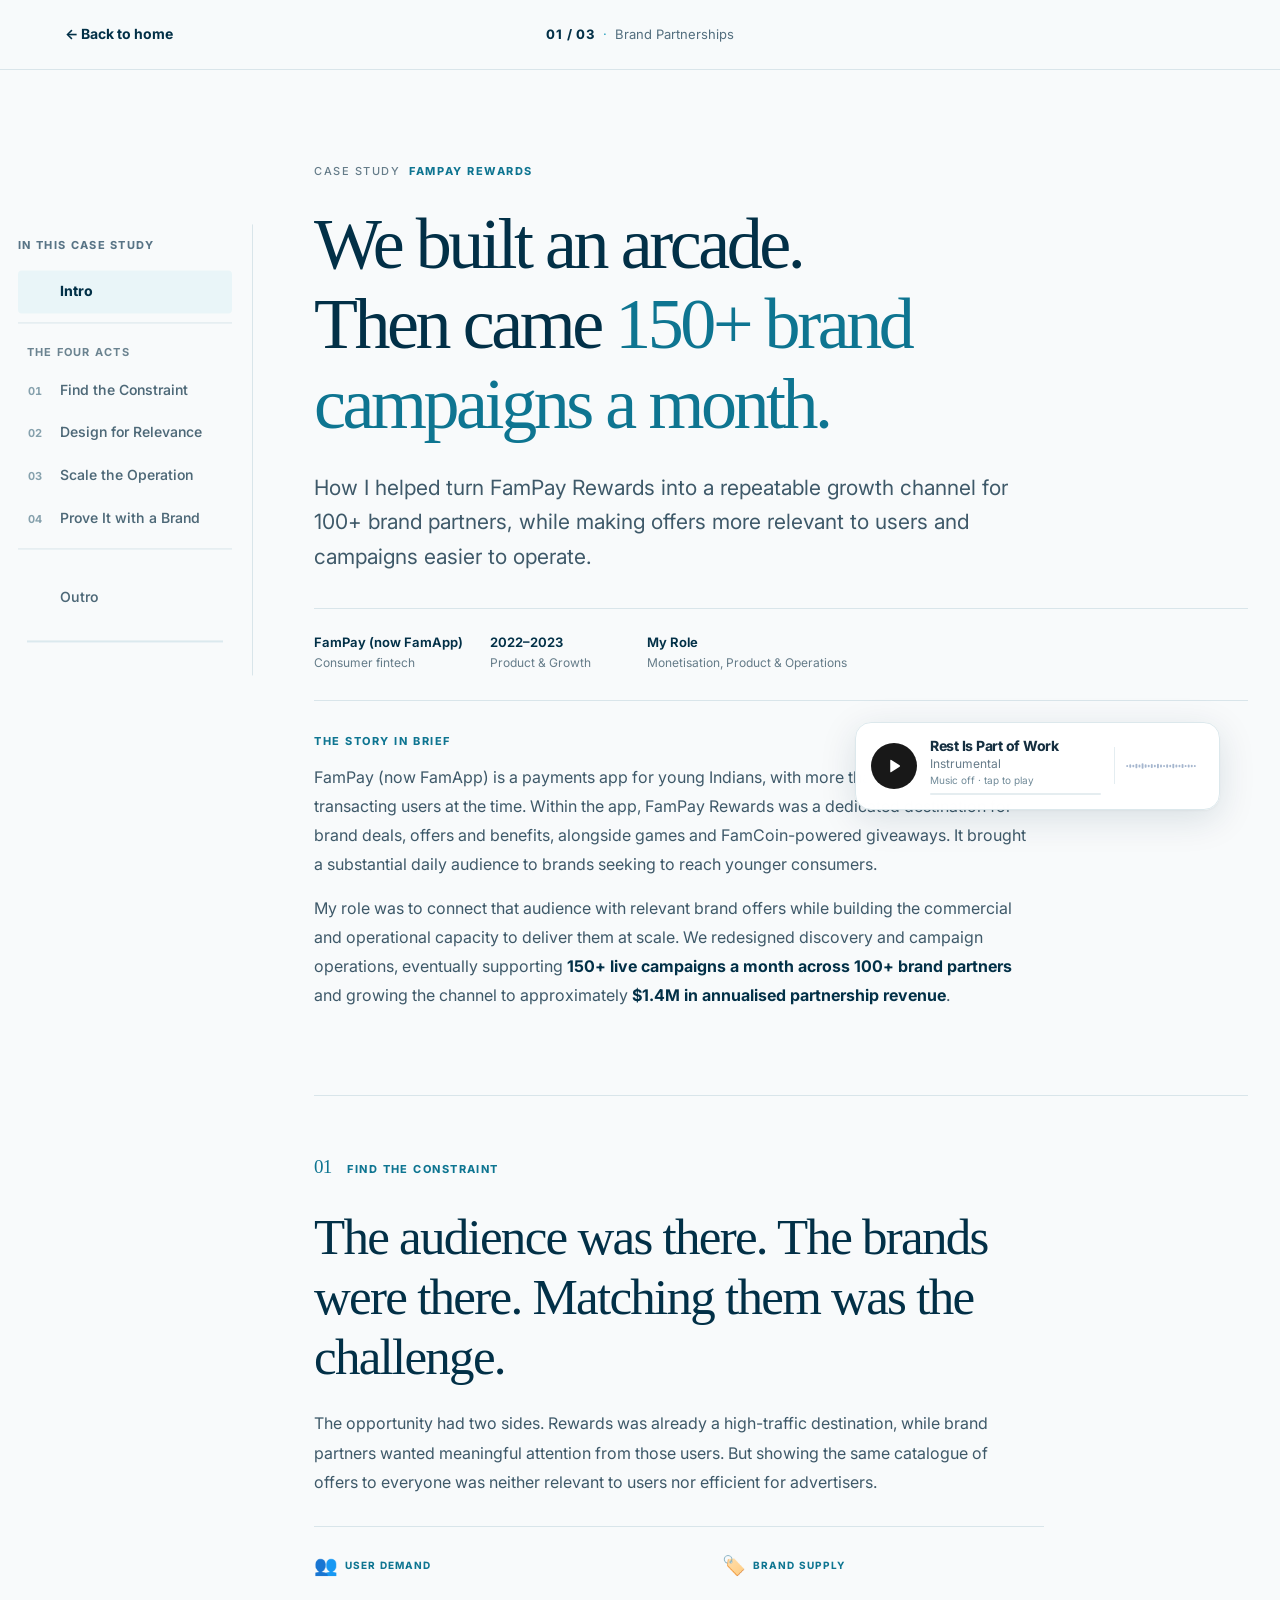
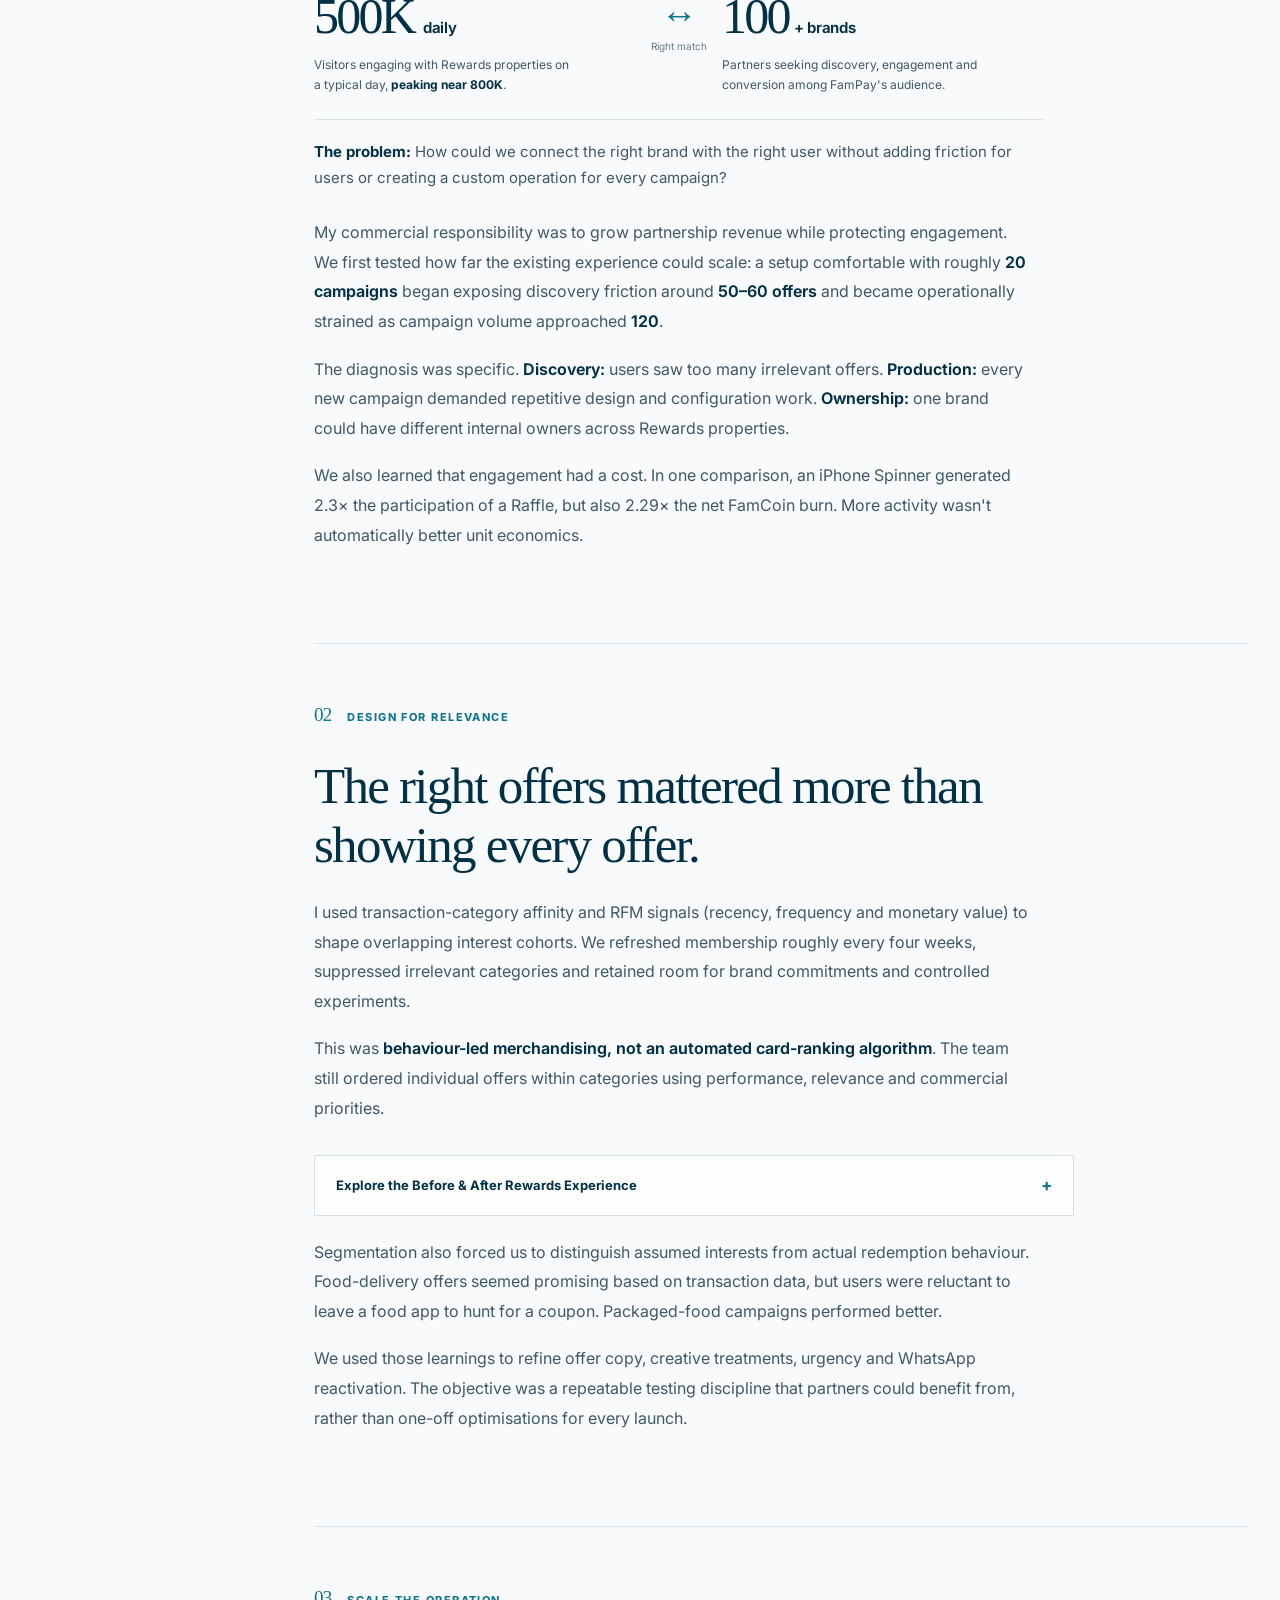
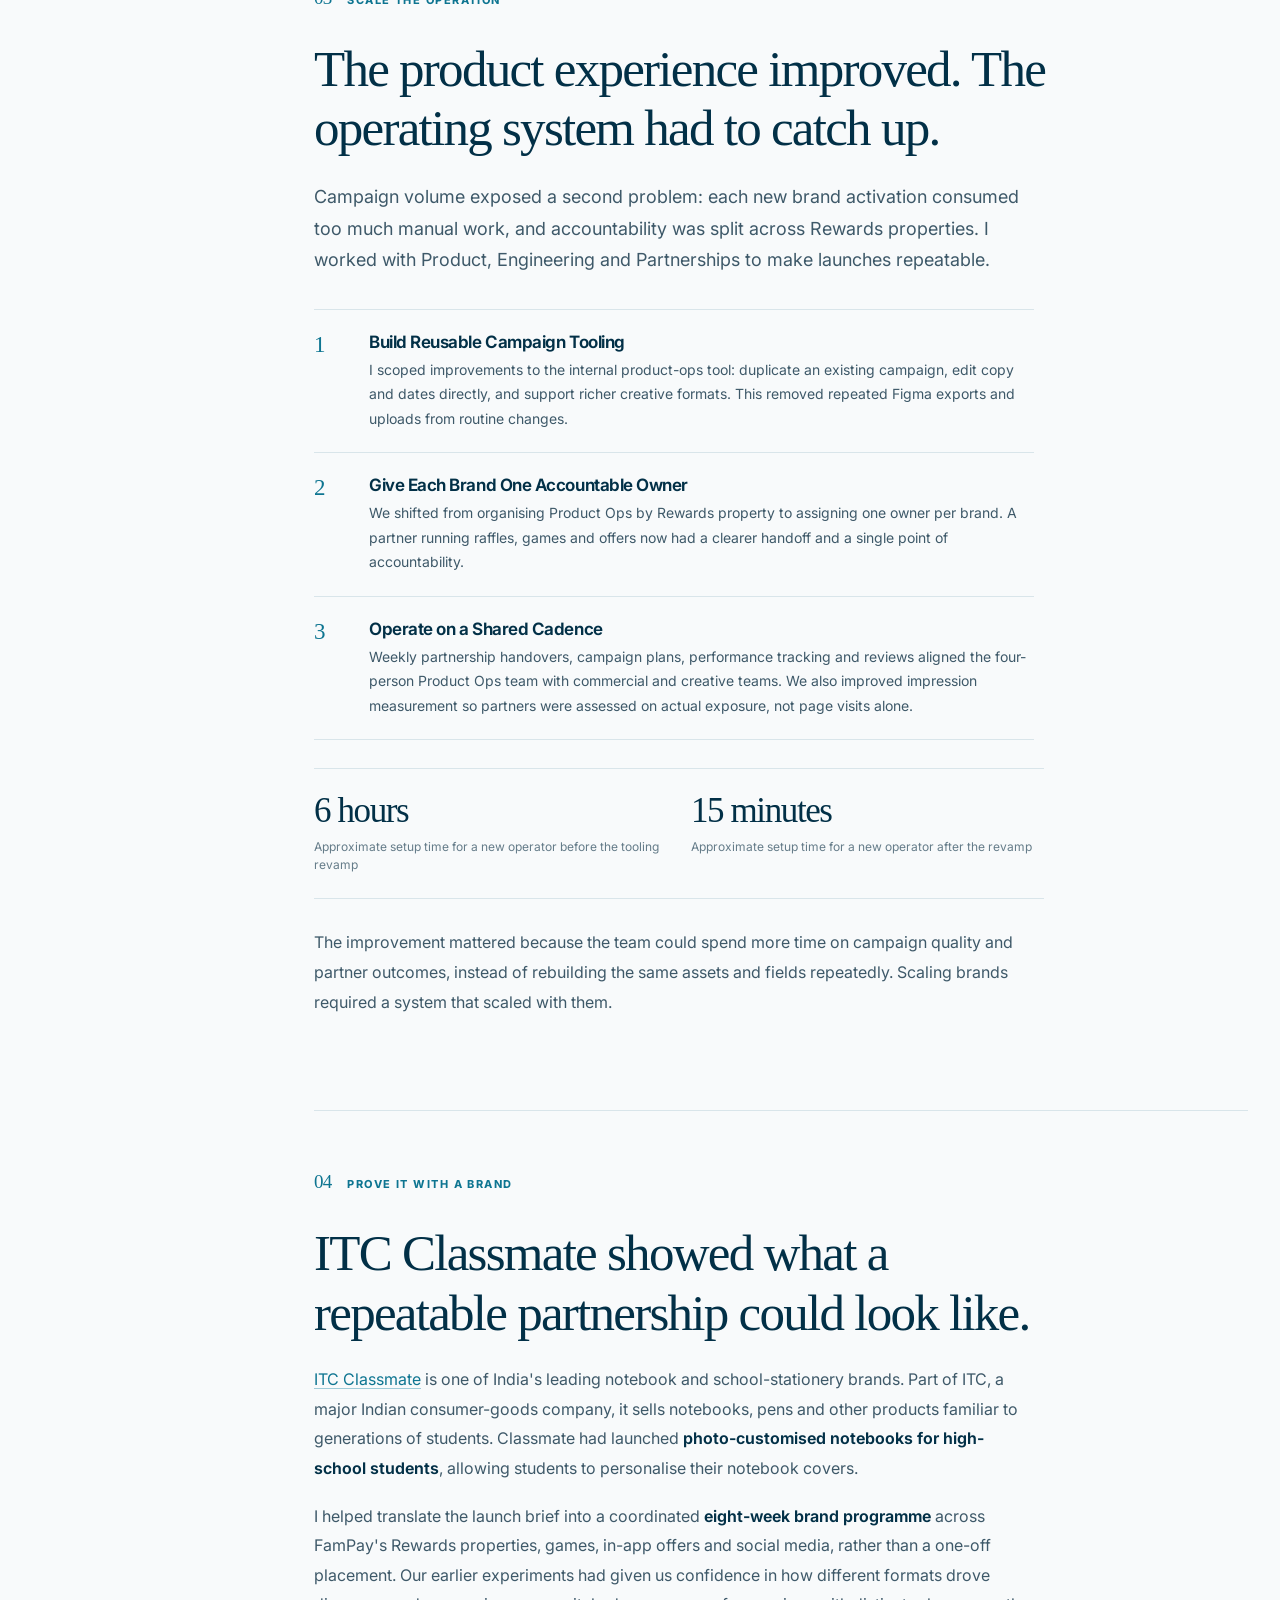
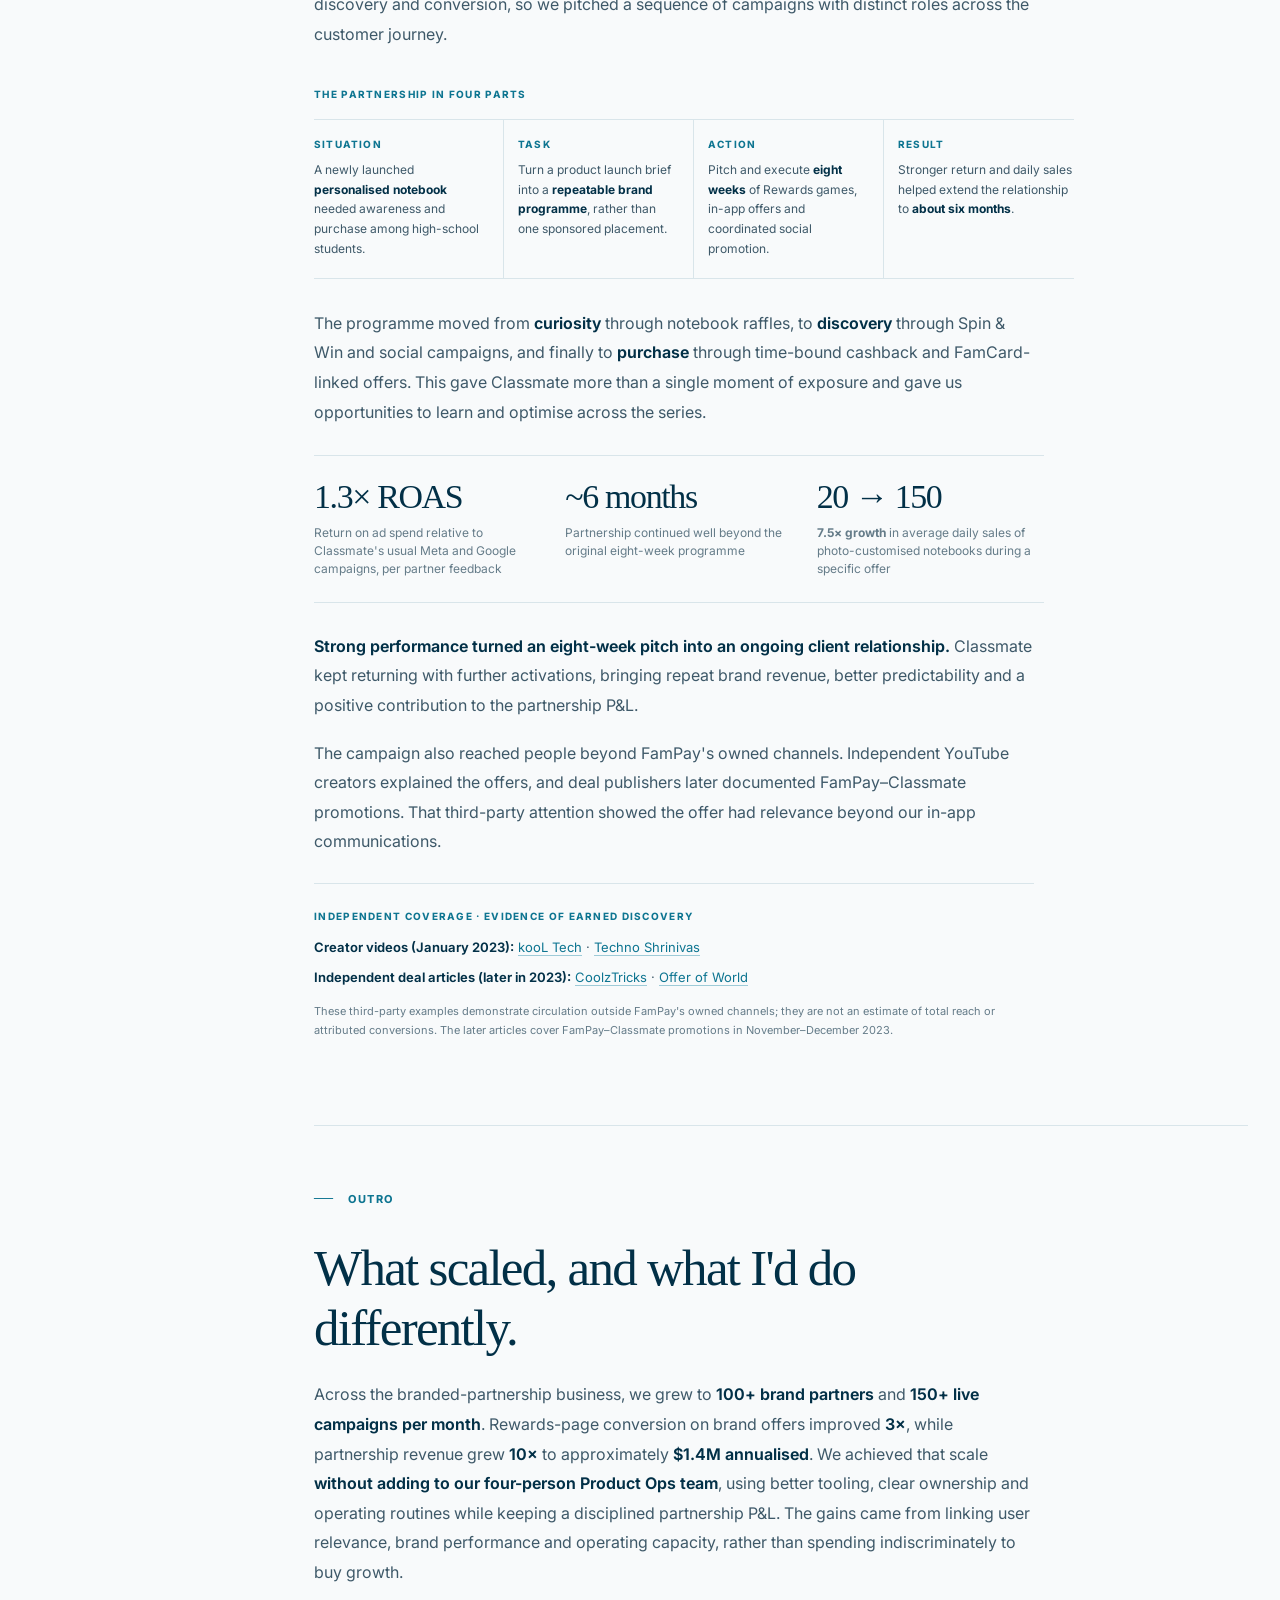
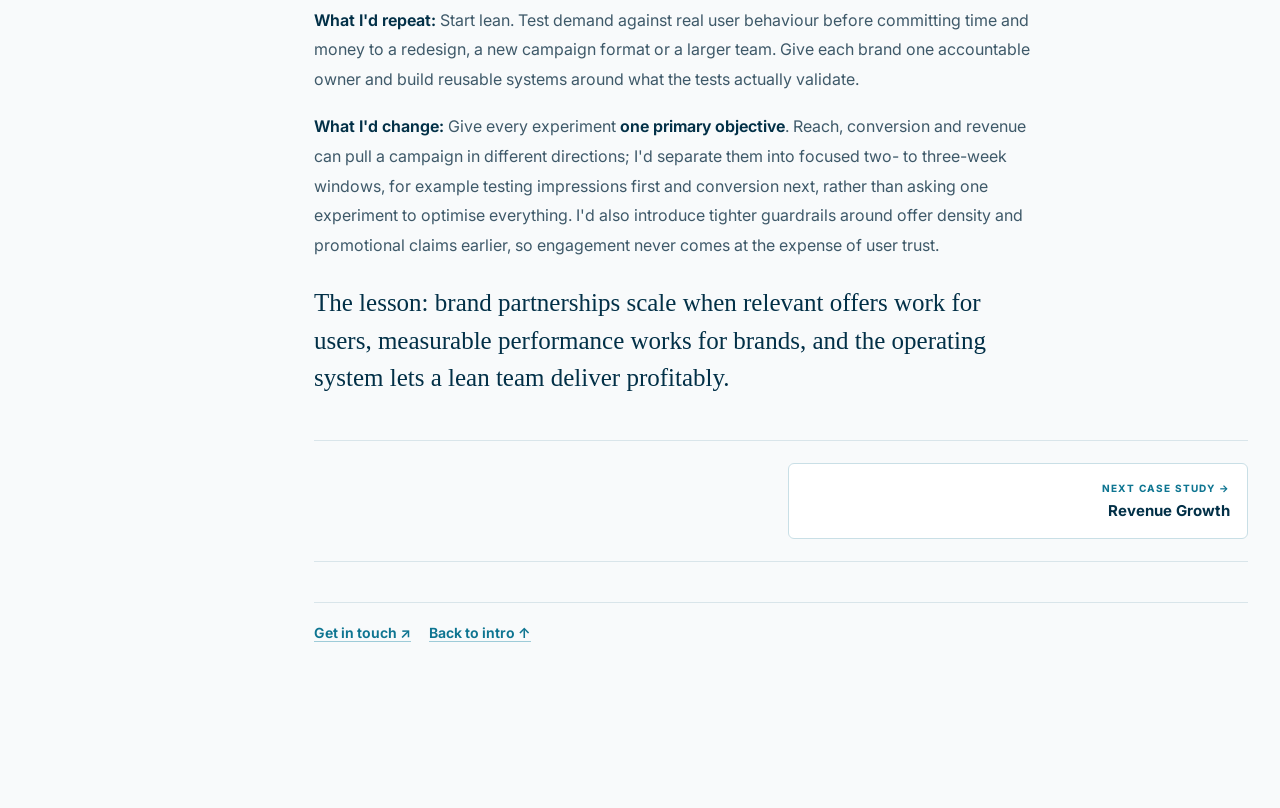
==== commit a0830de8: "Apply unified blue design, section rail, footer navigation and music to Brand Partnerships" ====
--- a/brand-partnership/index.html
+++ b/brand-partnership/index.html
@@ -1,43 +1,44 @@
 <!DOCTYPE html>
 
-<html lang="en"><head><meta charset="utf-8"/><meta content="width=device-width, initial-scale=1" name="viewport"/><meta content="#f8f7f4" name="theme-color"/><meta content="How Karan Khera helped scale FamPay Rewards into a brand-partnership channel supporting 100+ brands and 150+ campaigns per month through product experimentation and operations." name="description"/><meta content="article" property="og:type"/><meta content="FamPay Rewards | 150+ brand campaigns" property="og:title"/><meta content="From an in-app arcade to 150+ brand campaigns a month: product relevance, partnerships, and scalable operations." property="og:description"/><title>FamPay Rewards — 150+ brand campaigns | Karan Khera</title><link href="https://fonts.googleapis.com" rel="preconnect"/><link crossorigin="" href="https://fonts.gstatic.com" rel="preconnect"/><link href="https://fonts.googleapis.com/css2?family=Inter:wght@400..800&amp;display=swap" rel="stylesheet"/><style>
-:root{--bg:#f8f7f4;--ink:#202b29;--body:#3f4945;--muted:#68736d;--line:#d9ded8;--green:#285e4b;--green-light:#eef5ef;--white:#fff;--serif:Georgia,'Times New Roman',serif;--sans:Inter,-apple-system,BlinkMacSystemFont,'Segoe UI',Arial,sans-serif}
-*{box-sizing:border-box}html{scroll-behavior:smooth}body{margin:0;background:var(--bg);color:var(--ink);font:16px/1.72 var(--sans);-webkit-font-smoothing:antialiased}::selection{background:#d4e8d9}a{color:var(--green);text-underline-offset:3px}a:hover{text-decoration-thickness:2px}button{font:inherit}button:focus-visible,a:focus-visible,summary:focus-visible{outline:3px solid #5b917b;outline-offset:4px}
-.sitebar{height:66px;display:flex;align-items:center;justify-content:space-between;gap:16px;padding:0 5.1%;border-bottom:1px solid var(--line);background:var(--bg)}.site-wordmark{color:var(--ink);text-decoration:none;font-size:15px;font-weight:750;letter-spacing:-.025em}.site-links{display:flex;gap:22px;align-items:center}.site-links a{font-size:12px;font-weight:650;text-decoration:none;color:var(--body)}.site-links a:hover{color:var(--green)}
-.rail{position:fixed;top:102px;left:max(18px,calc((100vw - 1430px)/2));width:222px;max-height:calc(100dvh - 125px);overflow:auto;padding:0 18px 16px 0;scrollbar-width:thin;border-right:1px solid var(--line);z-index:10}.rail-title{font-size:10px;text-transform:uppercase;letter-spacing:.13em;color:var(--muted);font-weight:700;margin:2px 0 18px}.rail a{display:flex;align-items:baseline;gap:12px;color:#69736f;text-decoration:none;font-size:12px;line-height:1.35;padding:11px 9px;border-radius:4px;transition:color .12s,background .12s}.rail a .nav-index{font-size:10px;letter-spacing:.04em;color:#909992;min-width:18px;font-variant-numeric:tabular-nums}.rail a.active{color:var(--green);background:#e9f0eb;font-weight:700}.rail a.active .nav-index{color:var(--green)}.rail-group{padding:18px 9px 7px;font-size:10px;letter-spacing:.12em;text-transform:uppercase;color:var(--muted);border-top:1px solid var(--line);margin-top:9px}.rail-progress{height:2px;background:#e1e4de;margin:21px 9px}.rail-progress span{display:block;height:100%;background:var(--green);width:0;transition:width .15s}
-.page{max-width:1000px;padding:0 32px 118px;margin-left:max(282px,calc((100vw - 1430px)/2 + 278px))}.hero{padding-top:92px;padding-bottom:84px}.eyebrow{font-size:11px;letter-spacing:.14em;font-weight:750;text-transform:uppercase;color:var(--green)}.eyebrow .eyebrow-light{font-weight:500;color:var(--muted);margin-right:9px}.eyebrow .eyebrow-name{color:var(--green)}h1,h2,h3,p{margin-top:0}h1{font:normal clamp(45px,5.8vw,72px)/1.115 var(--serif);letter-spacing:-.048em;margin:23px 0 26px;max-width:790px}h1 em{font-style:normal;color:var(--green)}.dek{font-size:clamp(17px,1.85vw,21px);line-height:1.65;max-width:710px;color:var(--body);margin-bottom:33px}.context{display:flex;flex-wrap:wrap;gap:9px 27px;font-size:12px;color:var(--muted);padding:22px 0 26px;border-top:1px solid var(--line);border-bottom:1px solid var(--line)}.context strong{color:var(--ink);font-weight:650;display:block;font-size:13px}.context span{min-width:130px}.executive{padding-top:31px;max-width:720px}.executive .eyebrow{margin-bottom:12px}.executive p{color:var(--body);font-size:16px;line-height:1.83;margin-bottom:0}.executive strong{color:var(--ink)}
-section.act,.outro{padding-top:55px;padding-bottom:75px;border-top:1px solid var(--line);scroll-margin-top:28px}.chapter{display:flex;align-items:baseline;gap:16px;color:var(--green);font-size:11px;font-weight:750;letter-spacing:.13em;text-transform:uppercase;margin-bottom:25px}.chapter .n{font-size:19px;letter-spacing:-.04em;font-family:var(--serif);font-weight:400}h2{font:normal clamp(34px,4.2vw,51px)/1.17 var(--serif);letter-spacing:-.034em;margin-bottom:22px;max-width:740px}h3{font-weight:650;letter-spacing:-.027em;font-size:19px;line-height:1.36;margin-bottom:9px}.body{font-size:16px;line-height:1.85;color:var(--body);max-width:720px}.body p{margin-bottom:18px}.body strong{color:var(--ink);font-weight:650}.text-lead{font-size:18px;line-height:1.75;color:var(--body);max-width:720px;margin-bottom:27px}
-.evidence{display:grid;grid-template-columns:repeat(3,minmax(0,1fr));gap:24px;border-top:1px solid var(--line);border-bottom:1px solid var(--line);padding:21px 0 24px;margin:28px 0 29px;max-width:730px}.evidence .stat{font:normal 35px/1.2 var(--serif);letter-spacing:-.04em;color:var(--ink)}.evidence .stat-label{font-size:12px;line-height:1.5;color:var(--muted);margin-top:6px}.subsection{font-size:10px;color:var(--green);font-weight:750;text-transform:uppercase;letter-spacing:.13em;margin:36px 0 9px}.finding{display:grid;grid-template-columns:34px minmax(0,1fr);gap:14px;border-top:1px solid var(--line);padding:20px 0;max-width:720px}.finding:last-child{border-bottom:1px solid var(--line)}.finding .index{font:normal 18px/1.4 var(--serif);color:var(--green)}.finding h3{font-size:17px;margin-bottom:5px}.finding p{color:var(--body);font-size:14px;line-height:1.73;margin:0}.finding em{font-style:normal;font-weight:650;color:var(--ink)}
-.rule-note{border-left:2px solid var(--green);padding:3px 0 3px 21px;margin:30px 0 2px;max-width:705px}.rule-note .caption{font-size:10px;letter-spacing:.14em;text-transform:uppercase;color:var(--green);font-weight:750;margin-bottom:7px}.rule-note p{font:normal 20px/1.55 var(--serif);letter-spacing:-.01em;margin:0}.steps{margin:33px 0 25px;max-width:720px;border-top:1px solid var(--line)}.step-row{padding:21px 0;display:grid;grid-template-columns:45px minmax(0,1fr);gap:10px;border-bottom:1px solid var(--line)}.step-row .ordinal{font:normal 23px/1.2 var(--serif);color:var(--green)}.step-row h3{font-size:17px;margin-bottom:4px}.step-row p{font-size:14px;line-height:1.75;color:var(--body);margin:0}
-.interactive{max-width:760px;margin:32px 0 22px;border:1px solid #cfd8d0;background:#fefefd}.interactive>summary{display:flex;align-items:center;justify-content:space-between;gap:20px;cursor:pointer;list-style:none;padding:18px 21px;color:var(--ink);font-size:13px;font-weight:700}.interactive>summary::-webkit-details-marker{display:none}.interactive>summary .expand-label{color:var(--green);font-size:17px;line-height:1}.interactive[open]>summary .expand-label{transform:rotate(45deg)}.interactive-inner{padding:23px 24px 26px;border-top:1px solid var(--line)}.small{font-size:12px;color:var(--muted);line-height:1.65;margin:0 0 16px}.persona-options{display:flex;flex-wrap:wrap;gap:8px;margin:15px 0 20px}.persona{padding:8px 12px;border:1px solid var(--line);background:#fff;border-radius:4px;color:var(--body);cursor:pointer;font-size:12px}.persona[aria-pressed=true]{border-color:var(--green);background:var(--green-light);color:var(--green);font-weight:750}
-
-.campaign{border-top:1px solid var(--line);max-width:720px;margin-top:31px}.campaign-item{padding:19px 0;display:grid;grid-template-columns:32px minmax(0,1fr);gap:11px;border-bottom:1px solid var(--line)}.campaign-item .n{font:normal 20px/1.2 var(--serif);color:var(--green)}.campaign-item strong{display:block;color:var(--ink);font-size:15px}.campaign-item p{margin:5px 0 0;font-size:14px;line-height:1.72;color:var(--body)}
+<html lang="en"><head>
+<link rel="icon" type="image/jpeg" href="../assets/karan-headshot.jpg?v=6"><meta charset="utf-8"/><meta content="width=device-width, initial-scale=1" name="viewport"/><meta content="#f8fafb" name="theme-color"/><meta content="How Karan Khera helped scale FamPay Rewards into a brand-partnership channel supporting 100+ brands and 150+ campaigns per month through product experimentation and operations." name="description"/><meta content="article" property="og:type"/><meta content="FamPay Rewards | 150+ brand campaigns" property="og:title"/><meta content="From an in-app arcade to 150+ brand campaigns a month: product relevance, partnerships, and scalable operations." property="og:description"/><title>FamPay Rewards — 150+ brand campaigns | Karan Khera</title><link href="https://fonts.googleapis.com" rel="preconnect"/><link crossorigin="" href="https://fonts.gstatic.com" rel="preconnect"/><link href="https://fonts.googleapis.com/css2?family=Inter:wght@400..800&amp;display=swap" rel="stylesheet"/><style>
+:root{--bg:#f8fafb;--ink:#023047;--body:#3e5969;--muted:#657c89;--line:#d9e5ea;--accent:#0e7591;--accent-light:#eaf6f9;--white:#fff;--serif:Georgia,'Times New Roman',serif;--sans:Inter,-apple-system,BlinkMacSystemFont,'Segoe UI',Arial,sans-serif}
+*{box-sizing:border-box}html{scroll-behavior:smooth}body{margin:0;background:var(--bg);color:var(--ink);font:16px/1.72 var(--sans);-webkit-font-smoothing:antialiased}::selection{background:#d6edf3}a{color:var(--accent);text-underline-offset:3px}a:hover{text-decoration-thickness:2px}button{font:inherit}button:focus-visible,a:focus-visible,summary:focus-visible{outline:3px solid #219ebc;outline-offset:4px}
+.sitebar{height:66px;display:flex;align-items:center;justify-content:space-between;gap:16px;padding:0 5.1%;border-bottom:1px solid var(--line);background:var(--bg)}.site-wordmark{color:var(--ink);text-decoration:none;font-size:15px;font-weight:750;letter-spacing:-.025em}.site-links{display:flex;gap:22px;align-items:center}.site-links a{font-size:12px;font-weight:650;text-decoration:none;color:var(--body)}.site-links a:hover{color:var(--accent)}
+.rail{position:fixed;top:102px;left:max(18px,calc((100vw - 1430px)/2));width:222px;max-height:calc(100dvh - 125px);overflow:auto;padding:0 18px 16px 0;scrollbar-width:thin;border-right:1px solid var(--line);z-index:10}.rail-title{font-size:10px;text-transform:uppercase;letter-spacing:.13em;color:var(--muted);font-weight:700;margin:2px 0 18px}.rail a{display:flex;align-items:baseline;gap:12px;color:#5c7887;text-decoration:none;font-size:12px;line-height:1.35;padding:11px 9px;border-radius:4px;transition:color .12s,background .12s}.rail a .nav-index{font-size:10px;letter-spacing:.04em;color:#8ea5af;min-width:18px;font-variant-numeric:tabular-nums}.rail a.active{color:var(--accent);background:#e8f5f9;font-weight:700}.rail a.active .nav-index{color:var(--accent)}.rail-group{padding:18px 9px 7px;font-size:10px;letter-spacing:.12em;text-transform:uppercase;color:var(--muted);border-top:1px solid var(--line);margin-top:9px}.rail-progress{height:2px;background:#dfe9ed;margin:21px 9px}.rail-progress span{display:block;height:100%;background:var(--accent);width:0;transition:width .15s}
+.page{max-width:1000px;padding:0 32px 118px;margin-left:max(282px,calc((100vw - 1430px)/2 + 278px))}.hero{padding-top:92px;padding-bottom:84px}.eyebrow{font-size:11px;letter-spacing:.14em;font-weight:750;text-transform:uppercase;color:var(--accent)}.eyebrow .eyebrow-light{font-weight:500;color:var(--muted);margin-right:9px}.eyebrow .eyebrow-name{color:var(--accent)}h1,h2,h3,p{margin-top:0}h1{font:normal clamp(45px,5.8vw,72px)/1.115 var(--serif);letter-spacing:-.048em;margin:23px 0 26px;max-width:790px}h1 em{font-style:normal;color:var(--accent)}.dek{font-size:clamp(17px,1.85vw,21px);line-height:1.65;max-width:710px;color:var(--body);margin-bottom:33px}.context{display:flex;flex-wrap:wrap;gap:9px 27px;font-size:12px;color:var(--muted);padding:22px 0 26px;border-top:1px solid var(--line);border-bottom:1px solid var(--line)}.context strong{color:var(--ink);font-weight:650;display:block;font-size:13px}.context span{min-width:130px}.executive{padding-top:31px;max-width:720px}.executive .eyebrow{margin-bottom:12px}.executive p{color:var(--body);font-size:16px;line-height:1.83;margin-bottom:0}.executive strong{color:var(--ink)}
+section.act,.outro{padding-top:55px;padding-bottom:75px;border-top:1px solid var(--line);scroll-margin-top:28px}.chapter{display:flex;align-items:baseline;gap:16px;color:var(--accent);font-size:11px;font-weight:750;letter-spacing:.13em;text-transform:uppercase;margin-bottom:25px}.chapter .n{font-size:19px;letter-spacing:-.04em;font-family:var(--serif);font-weight:400}h2{font:normal clamp(34px,4.2vw,51px)/1.17 var(--serif);letter-spacing:-.034em;margin-bottom:22px;max-width:740px}h3{font-weight:650;letter-spacing:-.027em;font-size:19px;line-height:1.36;margin-bottom:9px}.body{font-size:16px;line-height:1.85;color:var(--body);max-width:720px}.body p{margin-bottom:18px}.body strong{color:var(--ink);font-weight:650}.text-lead{font-size:18px;line-height:1.75;color:var(--body);max-width:720px;margin-bottom:27px}
+.evidence{display:grid;grid-template-columns:repeat(3,minmax(0,1fr));gap:24px;border-top:1px solid var(--line);border-bottom:1px solid var(--line);padding:21px 0 24px;margin:28px 0 29px;max-width:730px}.evidence .stat{font:normal 35px/1.2 var(--serif);letter-spacing:-.04em;color:var(--ink)}.evidence .stat-label{font-size:12px;line-height:1.5;color:var(--muted);margin-top:6px}.subsection{font-size:10px;color:var(--accent);font-weight:750;text-transform:uppercase;letter-spacing:.13em;margin:36px 0 9px}.finding{display:grid;grid-template-columns:34px minmax(0,1fr);gap:14px;border-top:1px solid var(--line);padding:20px 0;max-width:720px}.finding:last-child{border-bottom:1px solid var(--line)}.finding .index{font:normal 18px/1.4 var(--serif);color:var(--accent)}.finding h3{font-size:17px;margin-bottom:5px}.finding p{color:var(--body);font-size:14px;line-height:1.73;margin:0}.finding em{font-style:normal;font-weight:650;color:var(--ink)}
+.rule-note{border-left:2px solid var(--accent);padding:3px 0 3px 21px;margin:30px 0 2px;max-width:705px}.rule-note .caption{font-size:10px;letter-spacing:.14em;text-transform:uppercase;color:var(--accent);font-weight:750;margin-bottom:7px}.rule-note p{font:normal 20px/1.55 var(--serif);letter-spacing:-.01em;margin:0}.steps{margin:33px 0 25px;max-width:720px;border-top:1px solid var(--line)}.step-row{padding:21px 0;display:grid;grid-template-columns:45px minmax(0,1fr);gap:10px;border-bottom:1px solid var(--line)}.step-row .ordinal{font:normal 23px/1.2 var(--serif);color:var(--accent)}.step-row h3{font-size:17px;margin-bottom:4px}.step-row p{font-size:14px;line-height:1.75;color:var(--body);margin:0}
+.interactive{max-width:760px;margin:32px 0 22px;border:1px solid #d1e0e6;background:#fefefd}.interactive>summary{display:flex;align-items:center;justify-content:space-between;gap:20px;cursor:pointer;list-style:none;padding:18px 21px;color:var(--ink);font-size:13px;font-weight:700}.interactive>summary::-webkit-details-marker{display:none}.interactive>summary .expand-label{color:var(--accent);font-size:17px;line-height:1}.interactive[open]>summary .expand-label{transform:rotate(45deg)}.interactive-inner{padding:23px 24px 26px;border-top:1px solid var(--line)}.small{font-size:12px;color:var(--muted);line-height:1.65;margin:0 0 16px}.persona-options{display:flex;flex-wrap:wrap;gap:8px;margin:15px 0 20px}.persona{padding:8px 12px;border:1px solid var(--line);background:#fff;border-radius:4px;color:var(--body);cursor:pointer;font-size:12px}.persona[aria-pressed=true]{border-color:var(--accent);background:var(--accent-light);color:var(--accent);font-weight:750}
+
+.campaign{border-top:1px solid var(--line);max-width:720px;margin-top:31px}.campaign-item{padding:19px 0;display:grid;grid-template-columns:32px minmax(0,1fr);gap:11px;border-bottom:1px solid var(--line)}.campaign-item .n{font:normal 20px/1.2 var(--serif);color:var(--accent)}.campaign-item strong{display:block;color:var(--ink);font-size:15px}.campaign-item p{margin:5px 0 0;font-size:14px;line-height:1.72;color:var(--body)}
 .outro{padding-bottom:45px}.outro .closing{font:normal 25px/1.5 var(--serif);max-width:680px;margin-top:24px;color:var(--ink)}.lastlinks{display:flex;gap:21px;flex-wrap:wrap;font-size:13px;font-weight:650;margin-top:40px;padding-top:18px;border-top:1px solid var(--line)}.micro{font-size:12px;color:var(--muted);line-height:1.72;max-width:720px}
 
 /* Marketplace: two sides, one matching problem */
 .market-match{max-width:730px;display:grid;grid-template-columns:minmax(0,1fr) 70px minmax(0,1fr);align-items:center;border-top:1px solid var(--line);border-bottom:1px solid var(--line);padding:29px 0 24px;margin:28px 0 19px;gap:8px}
-.market-label{font-size:10px;font-weight:750;letter-spacing:.11em;color:var(--green);display:flex;gap:7px;align-items:center}
+.market-label{font-size:10px;font-weight:750;letter-spacing:.11em;color:var(--accent);display:flex;gap:7px;align-items:center}
 .market-icon{font-size:19px;line-height:1;letter-spacing:normal}
 .market-number{font:normal clamp(37px,4vw,50px)/1.16 var(--serif);letter-spacing:-.055em;margin:12px 0 10px;white-space:nowrap}
 .market-number span{margin-left:5px;font-family:var(--sans);font-size:15px;font-weight:650;letter-spacing:-.02em;color:var(--ink)}
 .market-side p{font-size:12px;color:var(--body);line-height:1.65;margin:0;max-width:255px}.market-side p strong{color:var(--ink)}
-.market-link{text-align:center;color:var(--green);align-self:center}.market-link>span{font:normal 37px/1 var(--serif);display:block}.market-link small{font-size:10px;color:var(--muted);line-height:1.5;display:block;margin-top:6px}
+.market-link{text-align:center;color:var(--accent);align-self:center}.market-link>span{font:normal 37px/1 var(--serif);display:block}.market-link small{font-size:10px;color:var(--muted);line-height:1.5;display:block;margin-top:6px}
 .market-question{max-width:715px;color:var(--body);font-size:15px;line-height:1.75;margin:18px 0 27px}.market-question strong{color:var(--ink)}
 /* Illustrative phone comparison */
 .persona-control{margin:10px 0 26px}.persona-control-label{font-size:11px;font-weight:750;color:var(--ink);letter-spacing:.045em}.persona-options{margin:11px 0 0}
 .phone-comparison{display:grid;grid-template-columns:minmax(0,1fr) minmax(0,1fr);gap:24px;align-items:start}
 .phone-panel{min-width:0;text-align:center}.phone-panel-heading{display:flex;align-items:baseline;justify-content:space-between;max-width:305px;margin:0 auto 12px;gap:8px;text-align:left}.phone-panel-heading strong{font:normal 22px/1.2 var(--serif)}.phone-panel-heading span{font-size:10px;color:var(--muted)}
-.phone-device{width:min(100%,305px);height:654px;padding:7px;border-radius:37px;background:#26312e;border:1px solid #47524c;margin:0 auto;box-shadow:0 12px 26px rgba(28,43,34,.12)}
-.phone-screen{height:100%;background:#fafbf9;overflow:hidden;border-radius:30px;position:relative;padding:16px 15px 68px;text-align:left;color:#202c28}
-.phone-status{display:flex;justify-content:space-between;align-items:center;font-size:10px;font-weight:750;padding:0 7px 20px;color:#29332d}.phone-status span:last-child{font-size:9px;letter-spacing:1px}
-.app-logo{font-size:27px;line-height:1;font-weight:800;letter-spacing:-.08em;color:#1d2924;position:relative}.app-logo>span:first-child{color:#56a97c}.app-avatar{float:right;border-radius:50%;width:29px;height:29px;background:#e6efe7;color:#54735f;display:grid;place-items:center;font-size:15px}
-.app-label{font-size:9px;text-transform:uppercase;letter-spacing:.14em;font-weight:750;color:#4f8b6c;margin-top:26px}.app-greeting{font:normal 23px/1.18 var(--serif);letter-spacing:-.025em;margin-top:5px}.app-subtitle{font-size:10px;color:#69766c;margin:7px 0 16px;line-height:1.4;min-height:15px}
-.app-hero-banner{height:105px;border-radius:13px;background:#dceadf;padding:17px 15px;display:flex;flex-direction:column;justify-content:space-between}.app-hero-banner.neutral-banner{background:#e8e8e1}.app-hero-banner.target-banner{background:linear-gradient(135deg,#d6e8dd,#edf4e8)}
-.app-banner-caption{font-size:8px;letter-spacing:.1em;font-weight:750;color:#66816c}.app-hero-banner strong{font-size:17px;line-height:1.12;letter-spacing:-.02em}.app-hero-banner small{font-size:9px;color:#60746a}
-.app-section-head{display:flex;justify-content:space-between;align-items:center;gap:8px;margin:18px 0 10px}.app-section-head strong{font-size:12px;font-weight:750}.app-section-head small{font-size:9px;font-weight:700;color:#458963}
-.app-chips{display:flex;gap:6px;margin:0 0 7px;min-height:23px}.app-chips span{font-size:9px;color:#315f48;border:1px solid #c9e2d1;background:#edf7ee;border-radius:20px;padding:2px 8px;font-weight:650}
-.app-offers{display:flex;flex-direction:column;gap:7px}.app-offer{display:flex;align-items:center;gap:10px;border:1px solid #e1e8e0;background:white;border-radius:10px;padding:9px;min-height:58px}.offer-icon{flex:none;width:37px;height:38px;display:grid;place-items:center;background:#eef2e9;border-radius:8px;font-size:18px}.offer-copy{flex:1;min-width:0}.offer-copy strong,.offer-copy small{display:block;overflow:hidden;text-overflow:ellipsis;white-space:nowrap}.offer-copy strong{font-size:10.5px;font-weight:750}.offer-copy small{font-size:9px;color:#728076;margin-top:2px}.offer-arrow{font-size:17px;color:#7b9482}
-.app-bottom{position:absolute;bottom:0;left:0;right:0;height:58px;background:#fff;border-top:1px solid #e8eee7;display:grid;grid-template-columns:repeat(4,1fr);text-align:center;padding:6px 2px 3px;color:#7b887d}.app-bottom>span{display:flex;flex-direction:column;font-size:15px;line-height:1.2;justify-content:center}.app-bottom small{font-size:8px;margin-top:2px}.app-bottom .on{color:#306c4f;font-weight:750}
+.phone-device{width:min(100%,305px);height:654px;padding:7px;border-radius:37px;background:#023047;border:1px solid #47524c;margin:0 auto;box-shadow:0 12px 26px rgba(28,43,34,.12)}
+.phone-screen{height:100%;background:#ecf7fa;overflow:hidden;border-radius:30px;position:relative;padding:16px 15px 68px;text-align:left;color:#023047}
+.phone-status{display:flex;justify-content:space-between;align-items:center;font-size:10px;font-weight:750;padding:0 7px 20px;color:#023047}.phone-status span:last-child{font-size:9px;letter-spacing:1px}
+.app-logo{font-size:27px;line-height:1;font-weight:800;letter-spacing:-.08em;color:#023047;position:relative}.app-logo>span:first-child{color:#219ebc}.app-avatar{float:right;border-radius:50%;width:29px;height:29px;background:#ecf7fa;color:#219ebc;display:grid;place-items:center;font-size:15px}
+.app-label{font-size:9px;text-transform:uppercase;letter-spacing:.14em;font-weight:750;color:#219ebc;margin-top:26px}.app-greeting{font:normal 23px/1.18 var(--serif);letter-spacing:-.025em;margin-top:5px}.app-subtitle{font-size:10px;color:#69766c;margin:7px 0 16px;line-height:1.4;min-height:15px}
+.app-hero-banner{height:105px;border-radius:13px;background:#ecf7fa;padding:17px 15px;display:flex;flex-direction:column;justify-content:space-between}.app-hero-banner.neutral-banner{background:#e8e8e1}.app-hero-banner.target-banner{background:linear-gradient(135deg,#d8edf2,#ecf7fa)}
+.app-banner-caption{font-size:8px;letter-spacing:.1em;font-weight:750;color:#219ebc}.app-hero-banner strong{font-size:17px;line-height:1.12;letter-spacing:-.02em}.app-hero-banner small{font-size:9px;color:#219ebc}
+.app-section-head{display:flex;justify-content:space-between;align-items:center;gap:8px;margin:18px 0 10px}.app-section-head strong{font-size:12px;font-weight:750}.app-section-head small{font-size:9px;font-weight:700;color:#219ebc}
+.app-chips{display:flex;gap:6px;margin:0 0 7px;min-height:23px}.app-chips span{font-size:9px;color:#0e7591;border:1px solid #d8edf2;background:#ecf7fa;border-radius:20px;padding:2px 8px;font-weight:650}
+.app-offers{display:flex;flex-direction:column;gap:7px}.app-offer{display:flex;align-items:center;gap:10px;border:1px solid #dae8ee;background:white;border-radius:10px;padding:9px;min-height:58px}.offer-icon{flex:none;width:37px;height:38px;display:grid;place-items:center;background:#ecf7fa;border-radius:8px;font-size:18px}.offer-copy{flex:1;min-width:0}.offer-copy strong,.offer-copy small{display:block;overflow:hidden;text-overflow:ellipsis;white-space:nowrap}.offer-copy strong{font-size:10.5px;font-weight:750}.offer-copy small{font-size:9px;color:#728076;margin-top:2px}.offer-arrow{font-size:17px;color:#219ebc}
+.app-bottom{position:absolute;bottom:0;left:0;right:0;height:58px;background:#fff;border-top:1px solid #ecf7fa;display:grid;grid-template-columns:repeat(4,1fr);text-align:center;padding:6px 2px 3px;color:#7b887d}.app-bottom>span{display:flex;flex-direction:column;font-size:15px;line-height:1.2;justify-content:center}.app-bottom small{font-size:8px;margin-top:2px}.app-bottom .on{color:#0e7591;font-weight:750}
 .phone-explainer{max-width:305px;text-align:left;margin:13px auto 0;font-size:11px;line-height:1.65;color:var(--body)}.phone-explainer strong{color:var(--ink)}
 @media(max-width:1200px){.phone-comparison{grid-template-columns:1fr;gap:33px}.phone-panel-heading{width:min(100%,305px)}}
 @media(max-width:675px){.market-match{gap:4px;grid-template-columns:minmax(0,1fr) 33px minmax(0,1fr);padding:22px 0}.market-number{font-size:33px}.market-number span{font-size:12px}.market-side p{font-size:10px}.market-label{font-size:9px;letter-spacing:0}.market-icon{font-size:16px}.market-link>span{font-size:24px}.market-link small{font-size:8px}.market-question{font-size:14px}.phone-device{height:654px}.phone-screen{padding-left:12px;padding-right:12px}}
@@ -52,7 +53,7 @@
 .classmate-star{display:grid;grid-template-columns:repeat(4,minmax(0,1fr));gap:0;max-width:760px;margin:16px 0 30px;border-top:1px solid var(--line);border-bottom:1px solid var(--line)}
 .classmate-star-item{padding:17px 14px 19px;border-right:1px solid var(--line);min-width:0}
 .classmate-star-item:first-child{padding-left:0}.classmate-star-item:last-child{border-right:0;padding-right:0}
-.classmate-star-item .star-label{font-size:10px;line-height:1.4;text-transform:uppercase;letter-spacing:.12em;font-weight:750;color:var(--green);margin-bottom:9px}
+.classmate-star-item .star-label{font-size:10px;line-height:1.4;text-transform:uppercase;letter-spacing:.12em;font-weight:750;color:var(--accent);margin-bottom:9px}
 .classmate-star-item p{font-size:12px;line-height:1.65;color:var(--body);margin:0}
 .classmate-star-item strong{font-weight:700;color:var(--ink)}
 .classmate-evidence .stat{font-size:clamp(27px,2.65vw,36px);white-space:nowrap}
@@ -74,13 +75,15 @@
     .portfolio-case-header .case-divider{color:#9bb2cf}
     @media(max-width:675px){.portfolio-case-header{height:58px;padding:0 13px;font-size:10px;gap:8px}.portfolio-case-name{font-size:10px;gap:4px}.portfolio-case-name .case-name{display:none}.portfolio-case-actions{min-width:0;gap:9px}.portfolio-case-actions .case-switch-space{display:none}.portfolio-back{min-width:0}.back-long{display:none}.back-short{display:inline}}
     @media(max-width:350px){.portfolio-case-name .case-divider{display:none}.portfolio-case-actions{gap:7px}}
-    </style></head>
-<body>
+    </style><link rel="stylesheet" href="../site-design.css">
+<script>if(window.parent!==window)document.documentElement.classList.add('embedded-page');</script>
+</head>
+<body class="portfolio-case">
 <header class="portfolio-case-header" aria-label="Portfolio navigation">
-      <a class="portfolio-back" href="../#work" aria-label="Back to selected work">← <span class="back-long">All projects</span><span class="back-short">Projects</span></a>
-      <span class="portfolio-case-name"><b>01 / 03</b><span class="case-divider">·</span><span class="case-name">Brand Partnerships</span></span>
-      <nav class="portfolio-case-actions" aria-label="Between case studies"><span class="case-switch-space"></span><a class="case-switch" href="../revenue-growth/" aria-label="Next case study: Revenue Growth">Next →</a></nav>
-    </header>
+  <a class="portfolio-back" href="../" aria-label="Back to home">← Back to home</a>
+  <span class="portfolio-case-name"><b>01 / 03</b><span class="case-divider">·</span><span class="case-name">Brand Partnerships</span></span>
+  <span class="portfolio-case-filler" aria-hidden="true"></span>
+</header>
 
 <nav aria-label="Case study navigation" class="rail"><div class="rail-title">In this case study</div>
 <a aria-label="Intro" class="active" data-track="intro" href="#intro"><span class="nav-index"></span><span>Intro</span></a>
@@ -204,7 +207,11 @@
 <p><strong>What I'd repeat:</strong> Start lean. Test demand against real user behaviour before committing time and money to a redesign, a new campaign format or a larger team. Give each brand one accountable owner and build reusable systems around what the tests actually validate.</p>
 <p><strong>What I'd change:</strong> Give every experiment <strong>one primary objective</strong>. Reach, conversion and revenue can pull a campaign in different directions; I'd separate them into focused two- to three-week windows, for example testing impressions first and conversion next, rather than asking one experiment to optimise everything. I'd also introduce tighter guardrails around offer density and promotional claims earlier, so engagement never comes at the expense of user trust.</p></div>
 <p class="closing">The lesson: brand partnerships scale when relevant offers work for users, measurable performance works for brands, and the operating system lets a lean team deliver profitably.</p>
-<div class="lastlinks"><a href="mailto:karanskhera@gmail.com?subject=Hello%20Karan%20-%20FamPay%20Rewards%20case%20study">Get in touch →</a><a href="https://www.linkedin.com/in/karanskhera/" rel="noopener noreferrer" target="_blank">LinkedIn ↗</a><a href="#intro">Back to intro ↑</a></div>
+<nav class="case-bottom-nav" aria-label="Previous and next case studies">
+  <span class="pager-empty" aria-hidden="true"></span>
+  <a class="pager-link" href="../revenue-growth/"><small>Next case study →</small>Revenue Growth</a>
+</nav>
+<div class="lastlinks"><a href="https://mail.google.com/mail/?view=cm&amp;fs=1&amp;to=karanskhera%40gmail.com&amp;su=CreatorGrid%20Founders%20Associate%20%E2%80%93%20hello" target="_blank" rel="noopener noreferrer">Get in touch ↗</a><a href="#intro">Back to intro ↑</a></div>
 </section></main>
 <script>
 (()=>{
@@ -243,4 +250,143 @@
  personaButtons.forEach(b=>b.addEventListener('click',()=>setPersona(b.dataset.persona)));
  setPersona('fashion');
 })();
-</script></body></html>+</script>
+<!-- Shared, audio-reactive player: only the top-level page owns playback. -->
+<aside class="music-dock" id="music-dock" data-playing="false" aria-label="Optional background music">
+  <audio id="cafe-music" preload="none" loop></audio>
+  <div class="music-shell">
+    <button type="button" class="music-play" id="music-toggle" aria-label="Play background music" aria-pressed="false" aria-busy="false" title="Play or pause">
+      <svg class="music-icon-play" viewBox="0 0 24 24" aria-hidden="true"><path d="M7 4.8a1 1 0 0 1 1.5-.86l11 7.2a1 1 0 0 1 0 1.72l-11 7.2A1 1 0 0 1 7 19.2V4.8Z"/></svg>
+      <svg class="music-icon-pause" viewBox="0 0 24 24" aria-hidden="true"><rect x="6" y="4.5" width="4.5" height="15" rx="1"/><rect x="13.5" y="4.5" width="4.5" height="15" rx="1"/></svg>
+    </button>
+    <div class="music-copy">
+      <strong class="music-track" id="music-track">Rest Is Part of Work</strong>
+      <span class="music-artist" id="music-artist">Instrumental</span>
+      <span class="music-meta" id="music-meta">Checking audio…</span>
+      <div class="music-progress" aria-hidden="true"><span id="music-fill"></span></div>
+    </div>
+    <div class="music-meter" aria-hidden="true"><canvas id="music-canvas" width="160" height="64"></canvas></div>
+  </div>
+  <span role="status" class="sr-only" id="music-status" aria-live="polite"></span>
+</aside>
+<script>(function(){
+  if(window.parent !== window)return;
+  const dock=document.getElementById('music-dock');
+  const audio=document.getElementById('cafe-music');
+  const btn=document.getElementById('music-toggle');
+  const title=document.getElementById('music-track');
+  const artist=document.getElementById('music-artist');
+  const meta=document.getElementById('music-meta');
+  const progress=document.getElementById('music-fill');
+  const status=document.getElementById('music-status');
+  const canvas=document.getElementById('music-canvas');
+  const ctx=canvas.getContext('2d');
+  const WANT='../assets/music/rest-is-part-of-work.mp3';
+  const DEMO='../assets/music/cafe-afterhours.mp3';
+  let demo=false,ready=false,webAudio=null,source=null,analyser=null,bins=null,raf=0;
+  const reduce=window.matchMedia('(prefers-reduced-motion: reduce)');
+  function metadata(){
+    if(demo){
+      title.textContent='Café Afterhours (Sample)';
+      artist.textContent='Original demo instrumental';
+      meta.textContent='Sample audio · add your MP3 to replace';
+    } else {
+      title.textContent='Rest Is Part of Work';
+      artist.textContent='Instrumental';
+      meta.textContent='Music off · tap to play';
+    }
+    btn.disabled=false;
+    btn.setAttribute('aria-busy','false');
+    ready=true;
+  }
+  function selectAudio(){
+    // Try the exact filename first, including when opened as a local file:// site.
+    // Fall back to an explicitly labelled demo, never silently mislabelling the sample.
+    function found(){
+      audio.removeEventListener('error',missing);
+      demo=false;
+      metadata();
+    }
+    function missing(){
+      audio.removeEventListener('loadedmetadata',found);
+      demo=true;
+      audio.addEventListener('loadedmetadata',metadata,{once:true});
+      audio.addEventListener('error',()=>{
+        btn.disabled=true;
+        meta.textContent='Audio file unavailable';
+        status.textContent='No audio available';
+      },{once:true});
+      audio.src=DEMO;
+      audio.load();
+    }
+    audio.addEventListener('loadedmetadata',found,{once:true});
+    audio.addEventListener('error',missing,{once:true});
+    audio.preload='metadata';
+    audio.src=WANT;
+    audio.load();
+  }
+  function setPlaying(v){
+    dock.dataset.playing=String(v);
+    btn.setAttribute('aria-label',v?'Pause background music':'Play background music');
+    btn.setAttribute('aria-pressed',String(v));
+    status.textContent=v?'Background music playing':'Background music paused';
+    if(v){meta.textContent=demo?'Sample playing':'Playing · tap to pause';draw();}
+    else {meta.textContent=demo?'Sample audio · add your MP3 to replace':'Music off · tap to play';cancelAnimationFrame(raf);drawIdle();}
+  }
+  function makeGraph(){
+    if(webAudio||!window.AudioContext && !window.webkitAudioContext)return;
+    const AudioCtx=window.AudioContext||window.webkitAudioContext;
+    webAudio=new AudioCtx();source=webAudio.createMediaElementSource(audio);
+    analyser=webAudio.createAnalyser();analyser.fftSize=512;analyser.smoothingTimeConstant=.77;
+    bins=new Uint8Array(analyser.frequencyBinCount);
+    source.connect(analyser);analyser.connect(webAudio.destination);
+  }
+  function paint(arr){
+    if(!ctx)return;
+    const width=canvas.width,height=canvas.height;
+    ctx.clearRect(0,0,width,height);
+    const n=arr.length,bar=3.7,gap=2.45,total=n*bar+(n-1)*gap,x0=(width-total)/2;
+    for(let i=0;i<n;i++){
+      const h=Math.max(3,Math.min(height-5,arr[i]));
+      ctx.fillStyle=(dock.dataset.playing==='true')?'#375b8b':'#a5b6ce';
+      ctx.beginPath();ctx.roundRect(x0+i*(bar+gap),(height-h)/2,bar,h,1.9);ctx.fill();
+    }
+  }
+  const idle=[4,7,5,9,6,11,7,5,8,5,9,6,4,7,5,9,6,5,8,4,6,5,4];
+  function drawIdle(){paint(idle);}
+  function draw(){
+    cancelAnimationFrame(raf);
+    if(audio.paused||reduce.matches){drawIdle();return;}
+    if(analyser){
+      analyser.getByteFrequencyData(bins);
+      const bars=[];
+      for(let i=0;i<23;i++){
+        const low=Math.floor(2*Math.pow(1.13,i));
+        const hi=Math.min(bins.length-1,Math.max(low+1,Math.floor(2*Math.pow(1.13,i+1))));
+        let total=0;for(let j=low;j<hi;j++)total+=bins[j];
+        const v=total/(hi-low);
+        bars.push(3+Math.pow(v/255,.83)*47);
+      }
+      paint(bars);
+    }else drawIdle();
+    raf=requestAnimationFrame(draw);
+  }
+  btn.disabled=true;btn.setAttribute('aria-busy','true');drawIdle();selectAudio();
+  btn.addEventListener('click',async()=>{
+    if(!ready)return;
+    if(!audio.paused){audio.pause();return;}
+    try{
+      makeGraph();
+      if(webAudio&&webAudio.state==='suspended')await webAudio.resume();
+      await audio.play();
+    }catch(e){meta.textContent='Playback unavailable';status.textContent='Audio could not play';setPlaying(false);}
+  });
+  audio.addEventListener('playing',()=>setPlaying(true));
+  audio.addEventListener('pause',()=>setPlaying(false));
+  audio.addEventListener('timeupdate',()=>{const t=audio.duration?audio.currentTime/audio.duration*100:0;progress.style.width=t+'%';});
+  audio.addEventListener('error',()=>{meta.textContent='Audio unavailable';status.textContent='Audio could not be loaded';setPlaying(false);});
+  // Keep music playing when the visitor switches tabs; play and pause remain user-controlled.
+  reduce.addEventListener?.('change',()=>{if(reduce.matches){cancelAnimationFrame(raf);drawIdle();}else if(!audio.paused)draw();});
+})();</script>
+<script src="../site-navigation.js"></script>
+</body></html>
--- a/site-design.css
+++ b/site-design.css
@@ -0,0 +1,184 @@
+/* Unified typography, palette, navigation and persistent music player.
+   Primary #023047 | Accent #219ebc | Pale accent #eaf6f9.
+   Purposefully keep color restrained: use dark navy for main structure, cyan for selected signals. */
+:root {
+  --hero:#023047;
+  --highlight:#219ebc;
+  --highlight-ink:#0e7591;
+  --highlight-wash:#eaf6f9;
+}
+html {scroll-behavior:smooth}
+body.portfolio-home,body.portfolio-case {font-family:Inter,-apple-system,BlinkMacSystemFont,"Segoe UI",Arial,sans-serif}
+body.portfolio-home {
+  --blue:#023047; --navy:#023047; --ink:#023047;
+  --text:#3b5768; --muted:#657d8d; --line:#d9e5ea;
+  --wash:#f8fafb; --lighter:#eaf5f8;
+  --serif:Georgia,"Times New Roman",serif; --sans:Inter,-apple-system,BlinkMacSystemFont,"Segoe UI",Arial,sans-serif;
+  font:400 17px/1.73 var(--sans); background:var(--wash);
+}
+.portfolio-home .site-header {height:86px}
+.portfolio-home .brand {font-size:22px;letter-spacing:-.035em;font-weight:750;color:var(--hero)}
+.portfolio-home .brand-photo {border-radius:8px;border-color:#ccdfe7;background:#edf5f8}
+.portfolio-home .nav a {font-size:14px;font-weight:650}
+.portfolio-home h1, .portfolio-home h2, .portfolio-home .section-title,
+.portfolio-home .project-title, .portfolio-home .project-no,
+.portfolio-home .project-metric strong, .portfolio-home .testimonial blockquote,
+.portfolio-home .contact-title {font-family:var(--serif)}
+.portfolio-home h1 {font-size:clamp(49px,6.2vw,83px);line-height:1.1;letter-spacing:-.044em;color:var(--hero)}
+.portfolio-home h1 .name {color:var(--highlight-ink)}
+.portfolio-home h1 .lower {color:var(--hero);font-size:.75em;line-height:1.16}
+.portfolio-home .hero {padding-top:79px;padding-bottom:75px}
+.portfolio-home .intro {font:400 clamp(18px,1.85vw,21px)/1.76 var(--sans)}
+.portfolio-home .hello, .portfolio-home .eyebrow, .portfolio-home .project-category {color:var(--highlight-ink)}
+.portfolio-home .section-title {font-size:clamp(39px,4.3vw,56px);line-height:1.16;letter-spacing:-.035em}
+.portfolio-home .section-dek {font-size:16.5px}
+.portfolio-home .reason-card h3 {font-size:20px;font-weight:700}
+.portfolio-home .reason-card p {font-size:15px}
+.portfolio-home .reason-card .reason-num {color:var(--highlight-ink)}
+.portfolio-home .dot-btn[aria-current=true] {background:var(--highlight-ink)}
+.portfolio-home .btn {font-size:14px}
+.portfolio-home .btn:not(.btn-email):not(.btn-book):not(.ghost) {background:var(--hero);border-color:var(--hero)}
+.portfolio-home .ghost {color:var(--hero);border-color:#b8d2dc}
+.portfolio-home .ghost:hover {background:#e9f5f9}
+.portfolio-home .interlude {background:#eaf5f8}
+.portfolio-home .interlude h2 {color:var(--hero)}
+.portfolio-home .interlude h2 em {color:var(--highlight-ink)}
+.portfolio-home .interlude-line {background:linear-gradient(90deg,var(--highlight) 0%,#a6d5e0 80%,transparent 80%)}
+.portfolio-home .project-index {border-top-color:#a5c8d4}
+.portfolio-home .project-row {border-bottom-color:#d3e4e9}
+.portfolio-home .project-row:hover {background:#eff7f9}
+.portfolio-home .project-no {color:#85bbc9}
+.portfolio-home .project-title {color:var(--hero);font-size:clamp(27px,2.65vw,35px)}
+.portfolio-home .project-description {font-size:15px}
+.portfolio-home .project-visit {color:var(--highlight-ink);font-size:13px}
+.portfolio-home .project-metric {background:#e7f3f7}
+.portfolio-home .project-metric strong {color:var(--hero)}
+.portfolio-home .project-metric span {color:#4b697b}
+.portfolio-home .project-arrow {color:var(--highlight-ink)}
+.portfolio-home .testimonial .name {color:var(--hero)}
+.portfolio-home .contact {background:#eaf5f8}
+.portfolio-home .contact-title {color:var(--hero)}
+.portfolio-home .contact-copy {font-size:17px}
+.portfolio-home .music-track {font-size:14px}
+.portfolio-home .music-artist {font-size:12px}
+
+body.portfolio-case {
+  --bg:#f8fafb;--ink:#023047;--body:#3e5969;--muted:#657c89;--line:#d9e5ea;
+  --accent:#0e7591;--accent-light:#eaf6f9;--white:#fff;
+  background:var(--bg);color:var(--ink);font:400 16px/1.72 Inter,-apple-system,BlinkMacSystemFont,"Segoe UI",Arial,sans-serif;
+}
+.portfolio-case a:not(.portfolio-back):not(.pager-link):not(.case-switch):not(.cta-button) {text-decoration-color:#9ecbd8}
+.portfolio-case ::selection {background:#d6edf3}
+.portfolio-case .portfolio-case-header {
+  height:70px;display:grid;grid-template-columns:minmax(160px,1fr) auto minmax(160px,1fr);
+  gap:12px;align-items:center;background:#f7fafb;border-bottom:1px solid var(--line);
+  color:var(--hero);padding:0 max(22px,5.1%);font-size:14px;
+}
+.portfolio-case .portfolio-back {color:var(--hero);font-size:14px;font-weight:700;text-decoration:none;min-width:0}
+.portfolio-case .portfolio-back:hover {color:var(--highlight-ink)}
+.portfolio-case .portfolio-case-name {color:#526e7e;font-size:13px;gap:8px}
+.portfolio-case .portfolio-case-name b {color:var(--hero);font-size:13px;font-weight:750}
+.portfolio-case .portfolio-case-header .case-divider {color:var(--highlight)}
+.portfolio-case .portfolio-case-filler {display:block;min-width:1px}
+.portfolio-case .rail {
+  position:fixed;top:50%;transform:translateY(-50%);
+  left:max(18px,calc((100vw - 1430px)/2));width:235px;
+  max-height:calc(100dvh - 110px);overflow:auto;
+  padding:10px 20px 12px 0;border-right:1px solid var(--line);
+  z-index:10;scrollbar-width:thin;
+}
+.portfolio-case .rail-title {font-size:11px;font-weight:750;letter-spacing:.12em;color:#587486;margin:2px 0 15px}
+.portfolio-case .rail-group {font-size:11px;font-weight:700;letter-spacing:.11em;color:#6b8390;padding-top:20px}
+.portfolio-case .rail a {font-size:14px;line-height:1.48;font-weight:550;color:#4e6978;padding:11px 10px;gap:12px}
+.portfolio-case .rail a .nav-index {font-size:11px;font-weight:700;color:#86a1ad;min-width:20px}
+.portfolio-case .rail a:hover {background:#eff6f8;color:var(--hero)}
+.portfolio-case .rail a.active {background:#e9f5f8;color:var(--hero);font-weight:750}
+.portfolio-case .rail a.active .nav-index {color:var(--highlight-ink)}
+.portfolio-case .rail-progress {background:#dbe9ee}
+.portfolio-case .rail-progress span {background:var(--highlight)}
+.portfolio-case .eyebrow, .portfolio-case .eyebrow-name, .portfolio-case .chapter, .portfolio-case .subsection {color:var(--highlight-ink)}
+.portfolio-case h1, .portfolio-case h2 {color:var(--hero)}
+.portfolio-case h1 em {color:var(--highlight-ink)}
+.portfolio-case .rule-note {border-color:var(--highlight)}
+.portfolio-case .lastlinks {display:flex;flex-wrap:wrap;gap:18px}
+.portfolio-case .lastlinks a {font-size:14px;font-weight:650}
+.portfolio-case .case-bottom-nav {
+  display:grid;grid-template-columns:repeat(2,minmax(0,1fr));gap:14px;margin:43px 0 24px;padding:22px 0;
+  border-top:1px solid var(--line);border-bottom:1px solid var(--line);
+}
+.portfolio-case .pager-link {
+  display:flex;flex-direction:column;justify-content:center;gap:5px;
+  min-height:76px;padding:15px 17px;border-radius:6px;border:1px solid #c9dfe6;
+  background:#fff;color:var(--hero);text-decoration:none;font-weight:700;font-size:15px;line-height:1.4;
+}
+.portfolio-case .pager-link:hover {background:#ecf7fa;border-color:#8ac7d6}
+.portfolio-case .pager-link:last-child {text-align:right;align-items:flex-end}
+.portfolio-case .pager-link small {font-size:10px;text-transform:uppercase;letter-spacing:.12em;font-weight:750;color:var(--highlight-ink)}
+.portfolio-case .pager-empty {visibility:hidden}
+.portfolio-case .portfolio-case-header,.portfolio-case .case-bottom-nav,.portfolio-case .lastlinks {font-family:Inter,-apple-system,BlinkMacSystemFont,"Segoe UI",sans-serif}
+
+/* Identical native player on every standalone page. The host player remains mounted
+   above iframe page swaps, so audio doesn't restart. */
+.music-dock {
+  position:fixed;bottom:90px;right:max(22px,calc((100vw - 1160px)/2));
+  z-index:200;font-family:Inter,system-ui,sans-serif;width:min(365px,calc(100vw - 24px));
+}
+.music-shell {display:grid;grid-template-columns:46px minmax(0,1fr) 90px;gap:13px;align-items:center;min-height:84px;padding:14px 15px;background:rgba(255,255,255,.985);border:1px solid #dce8ec;border-radius:16px;box-shadow:0 9px 36px rgba(2,48,71,.13),0 1px 3px rgba(2,48,71,.045);backdrop-filter:blur(12px)}
+.music-play {display:grid;place-items:center;width:46px;height:46px;border:0;border-radius:50%;background:#181818;color:white;cursor:pointer;flex-shrink:0;transition:transform .16s ease,background .16s ease}
+.music-play:hover {background:#333;transform:scale(1.035)}
+.music-play:focus-visible {outline:3px solid #82c7d8;outline-offset:3px}
+.music-play[aria-busy=true] {opacity:.65;cursor:progress}
+.music-play svg {width:18px;height:18px;fill:currentColor;display:block}
+.music-dock .music-play .music-icon-pause {display:none}
+.music-dock .music-play .music-icon-play {display:block}
+.music-dock[data-playing="true"] .music-play .music-icon-play {display:none}
+.music-dock[data-playing="true"] .music-play .music-icon-pause {display:block}
+.music-copy {min-width:0;display:flex;flex-direction:column;gap:3px}
+.music-track {color:#152f40;font-size:14px;line-height:1.22;font-weight:750;letter-spacing:-.018em;white-space:nowrap;overflow:hidden;text-overflow:ellipsis}
+.music-artist {font-size:12px;color:#667b89;line-height:1.2;white-space:nowrap;overflow:hidden;text-overflow:ellipsis}
+.music-meta {font-size:10px;line-height:1.3;color:#708a98;min-height:13px;white-space:nowrap;overflow:hidden;text-overflow:ellipsis}
+.music-meter {display:flex;align-items:center;justify-content:center;gap:1px;min-width:0;height:37px;padding-left:2px;border-left:1px solid #e4edf1}
+.music-meter canvas {width:80px;height:32px;display:block}
+.music-progress {height:2px;width:100%;background:#e5edf0;border-radius:5px;overflow:hidden;margin-top:3px}
+.music-progress span {display:block;height:100%;width:0%;background:#219ebc;transition:width .25s linear}
+.sr-only {position:absolute!important;width:1px!important;height:1px!important;overflow:hidden!important;clip:rect(0,0,0,0)!important;white-space:nowrap!important;clip-path:inset(50%)!important}
+html.embedded-page .music-dock {display:none!important}
+
+@media(max-width:1080px){
+  .portfolio-case .rail {left:14px;width:188px}
+}
+@media(max-width:675px){
+  .portfolio-case .rail {display:none}
+  .portfolio-case .portfolio-case-header {height:60px;padding:0 16px;grid-template-columns:1fr auto 1fr}
+  .portfolio-case .portfolio-back {font-size:12px}
+  .portfolio-case .portfolio-case-name {font-size:11px}
+  .portfolio-case .portfolio-case-name b {font-size:11px}
+  .portfolio-case .portfolio-case-name .case-name {display:none}
+  .portfolio-case .pager-link {font-size:13px;padding:12px}
+  .portfolio-home .brand {font-size:17px}
+  .portfolio-home .nav a {font-size:12px}
+  .portfolio-home .nav a:nth-child(2),.portfolio-home .nav a:nth-child(3) {display:none}
+  .portfolio-home h1 {font-size:clamp(45px,9.6vw,66px);line-height:1.12}
+  .portfolio-home .intro {font-size:18px}
+  .portfolio-home .section-title {font-size:clamp(36px,8vw,44px)}
+  .portfolio-home .reason-card p {font-size:14px}
+  .portfolio-home .project-title {font-size:30px}
+  .portfolio-home .project-description {font-size:14px}
+  .portfolio-home .site-header {height:69px}
+  .music-dock {right:12px;bottom:85px;width:min(340px,calc(100vw - 24px))}
+  .music-shell {grid-template-columns:42px minmax(0,1fr) 76px;min-height:74px;gap:10px;padding:11px 12px;border-radius:14px}
+  .music-play {width:42px;height:42px}
+  .music-meter canvas {width:70px}
+  .portfolio-case .page {padding-bottom:130px}
+  .portfolio-home .contact {padding-bottom:118px}
+}
+@media(max-width:380px){
+  .portfolio-home .brand {font-size:15px}
+  .portfolio-home .nav a {font-size:11px}
+  .portfolio-home h1 {font-size:43px}
+  .portfolio-home .project-title {font-size:27px}
+  .portfolio-case .portfolio-case-header {grid-template-columns:minmax(112px,1fr) auto 10px}
+}
+@media(prefers-reduced-motion:reduce){
+  .music-play,.music-progress span {transition:none}
+}
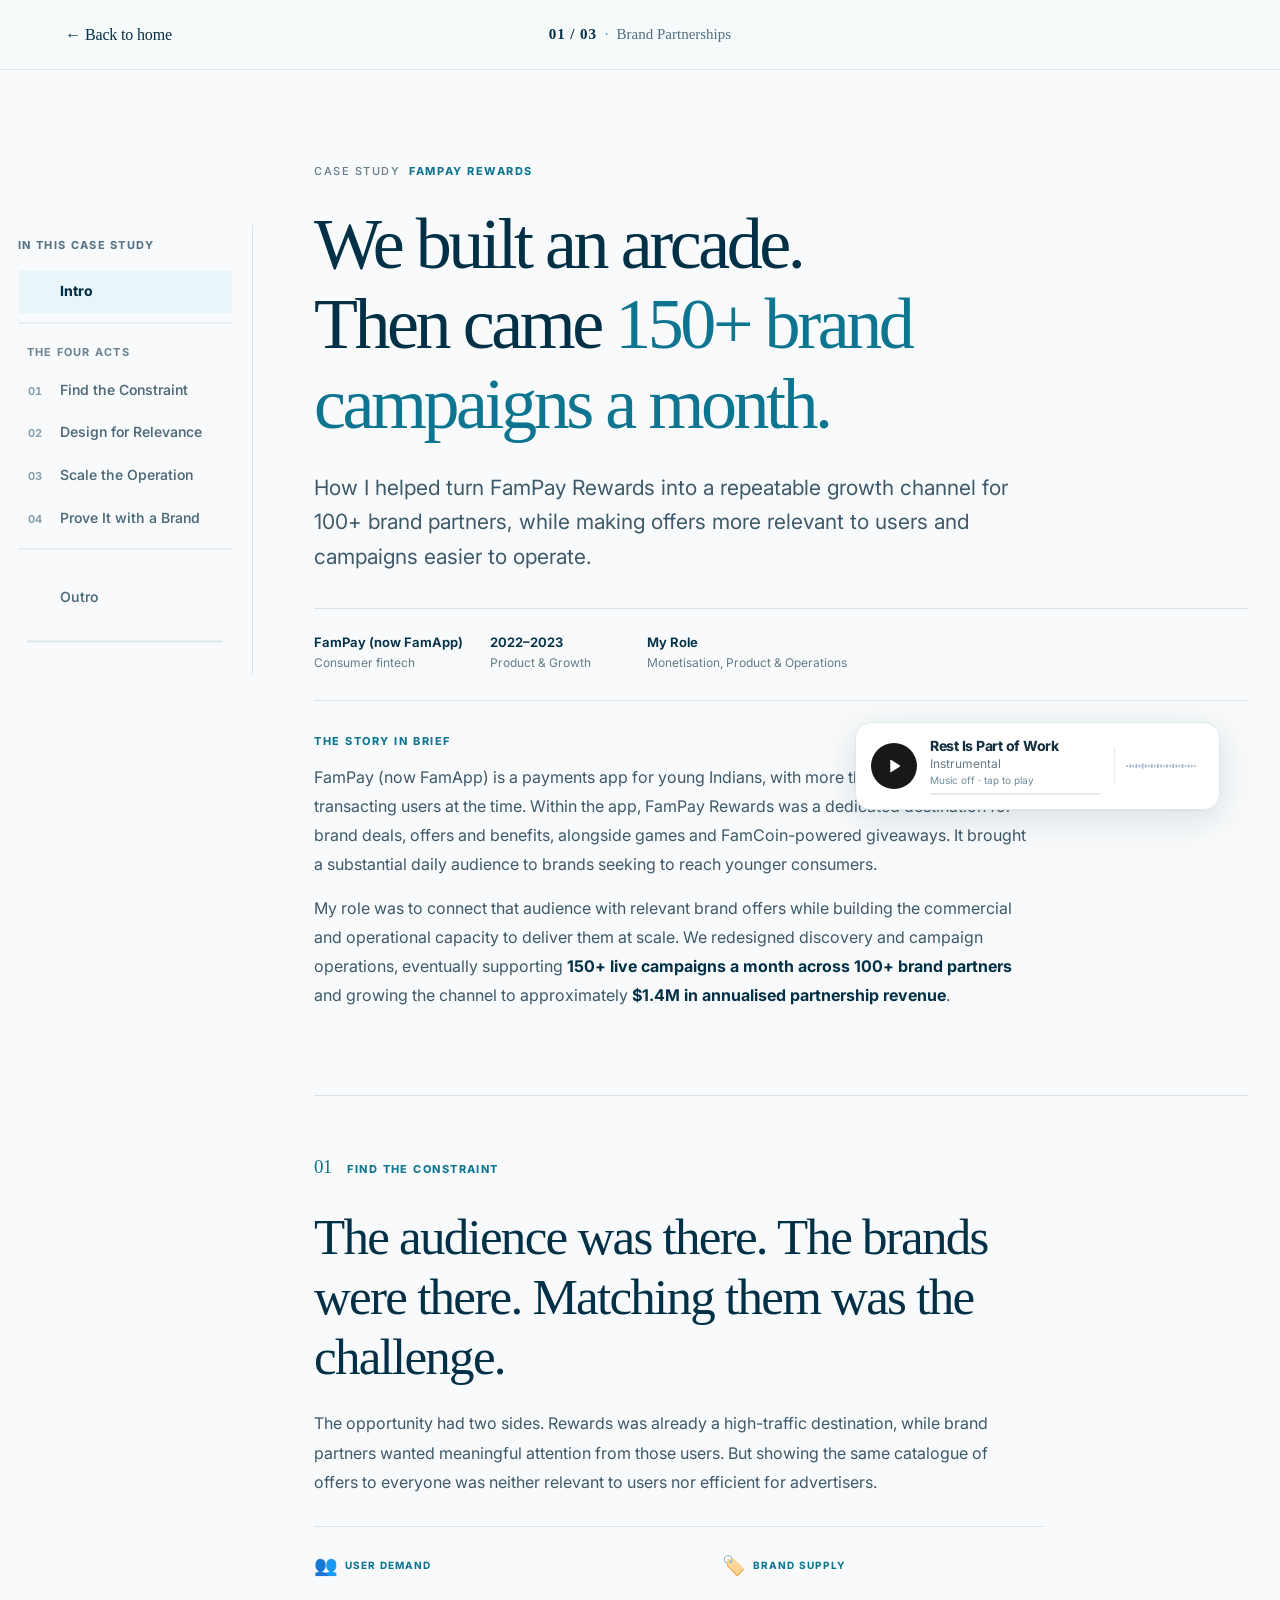
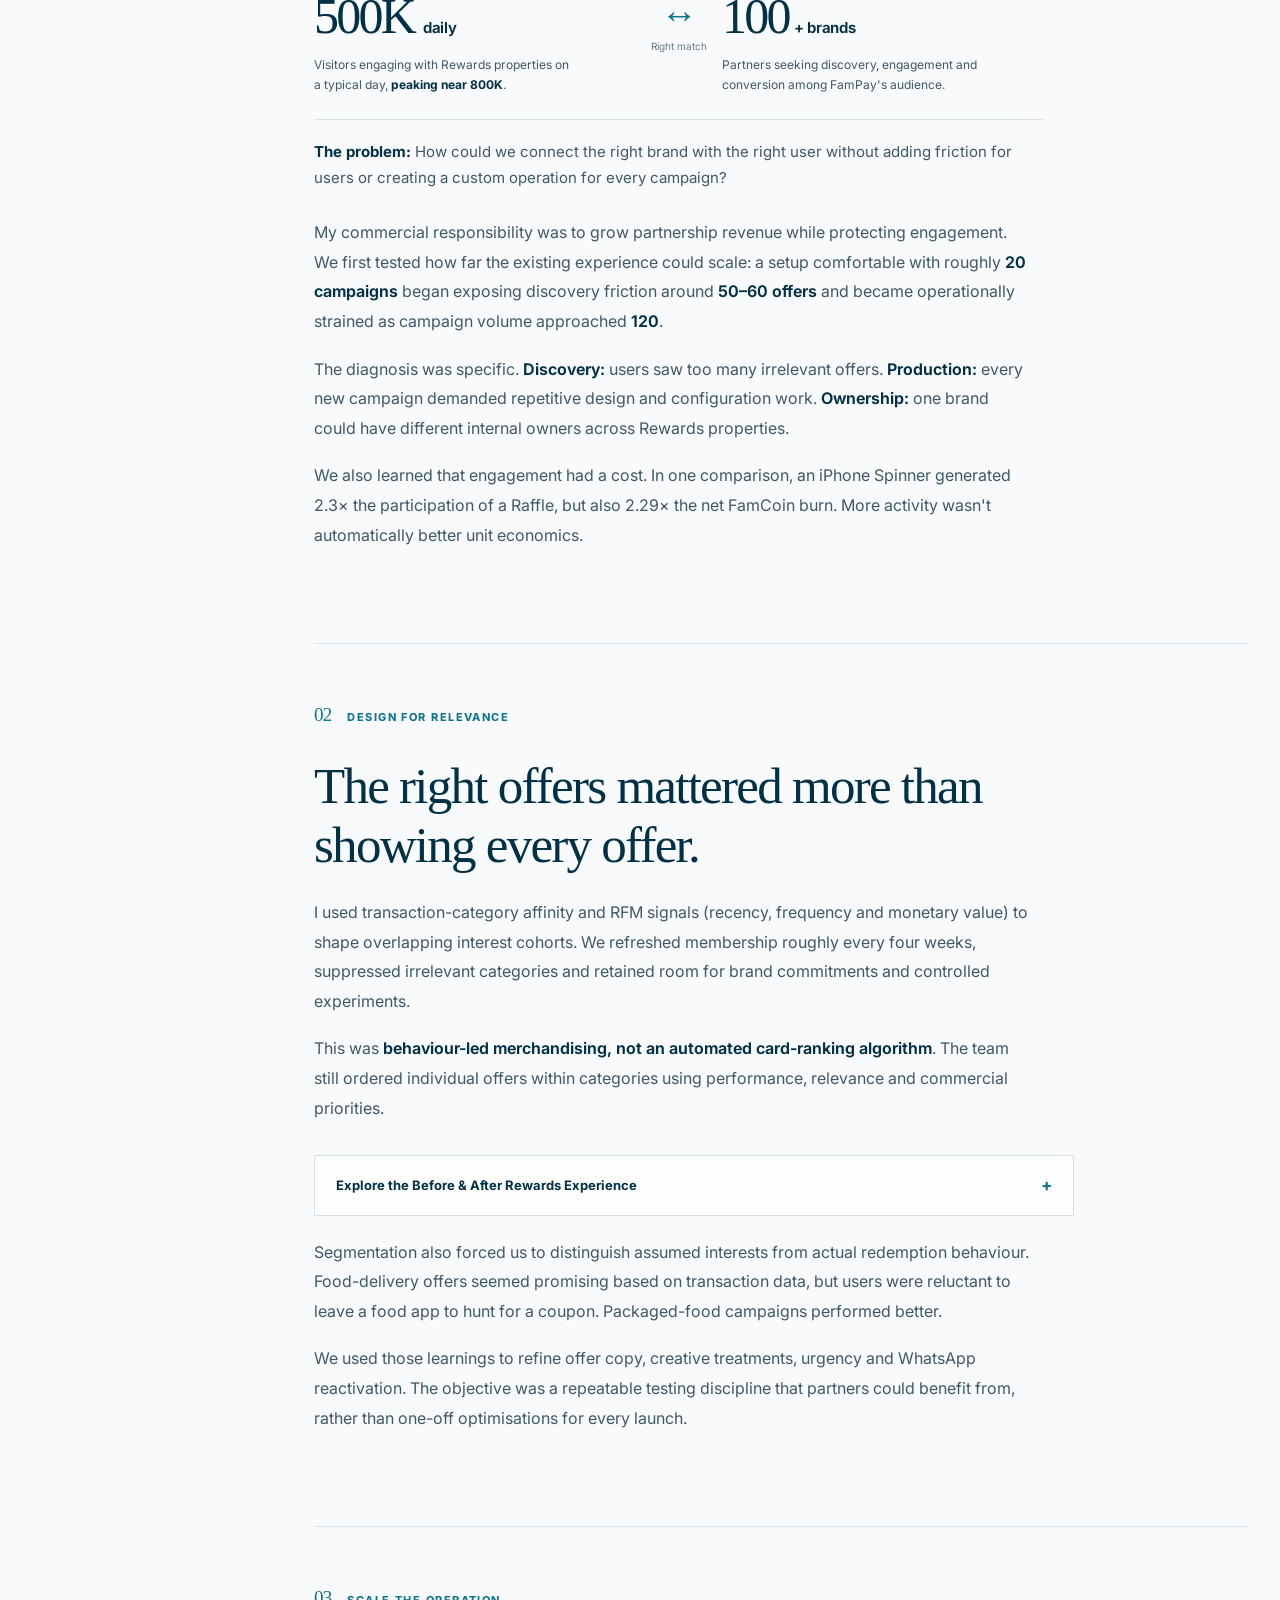
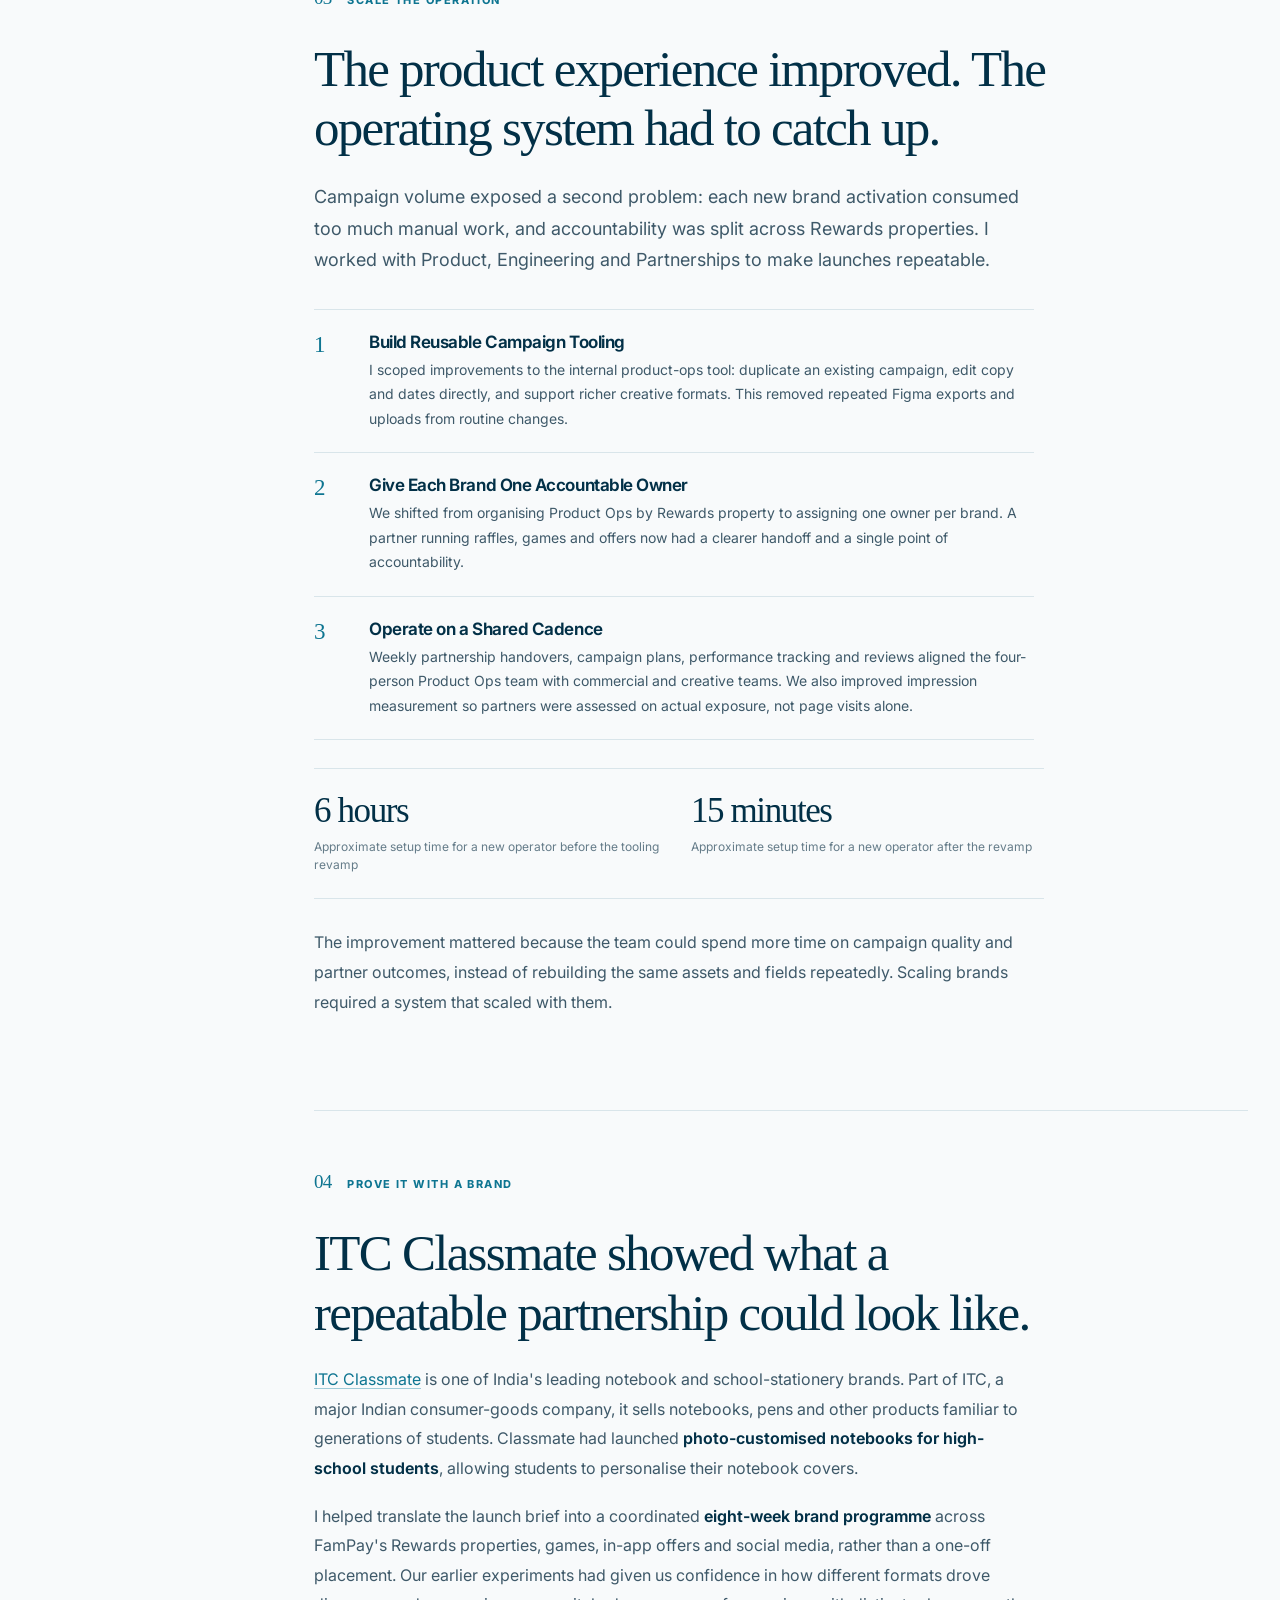
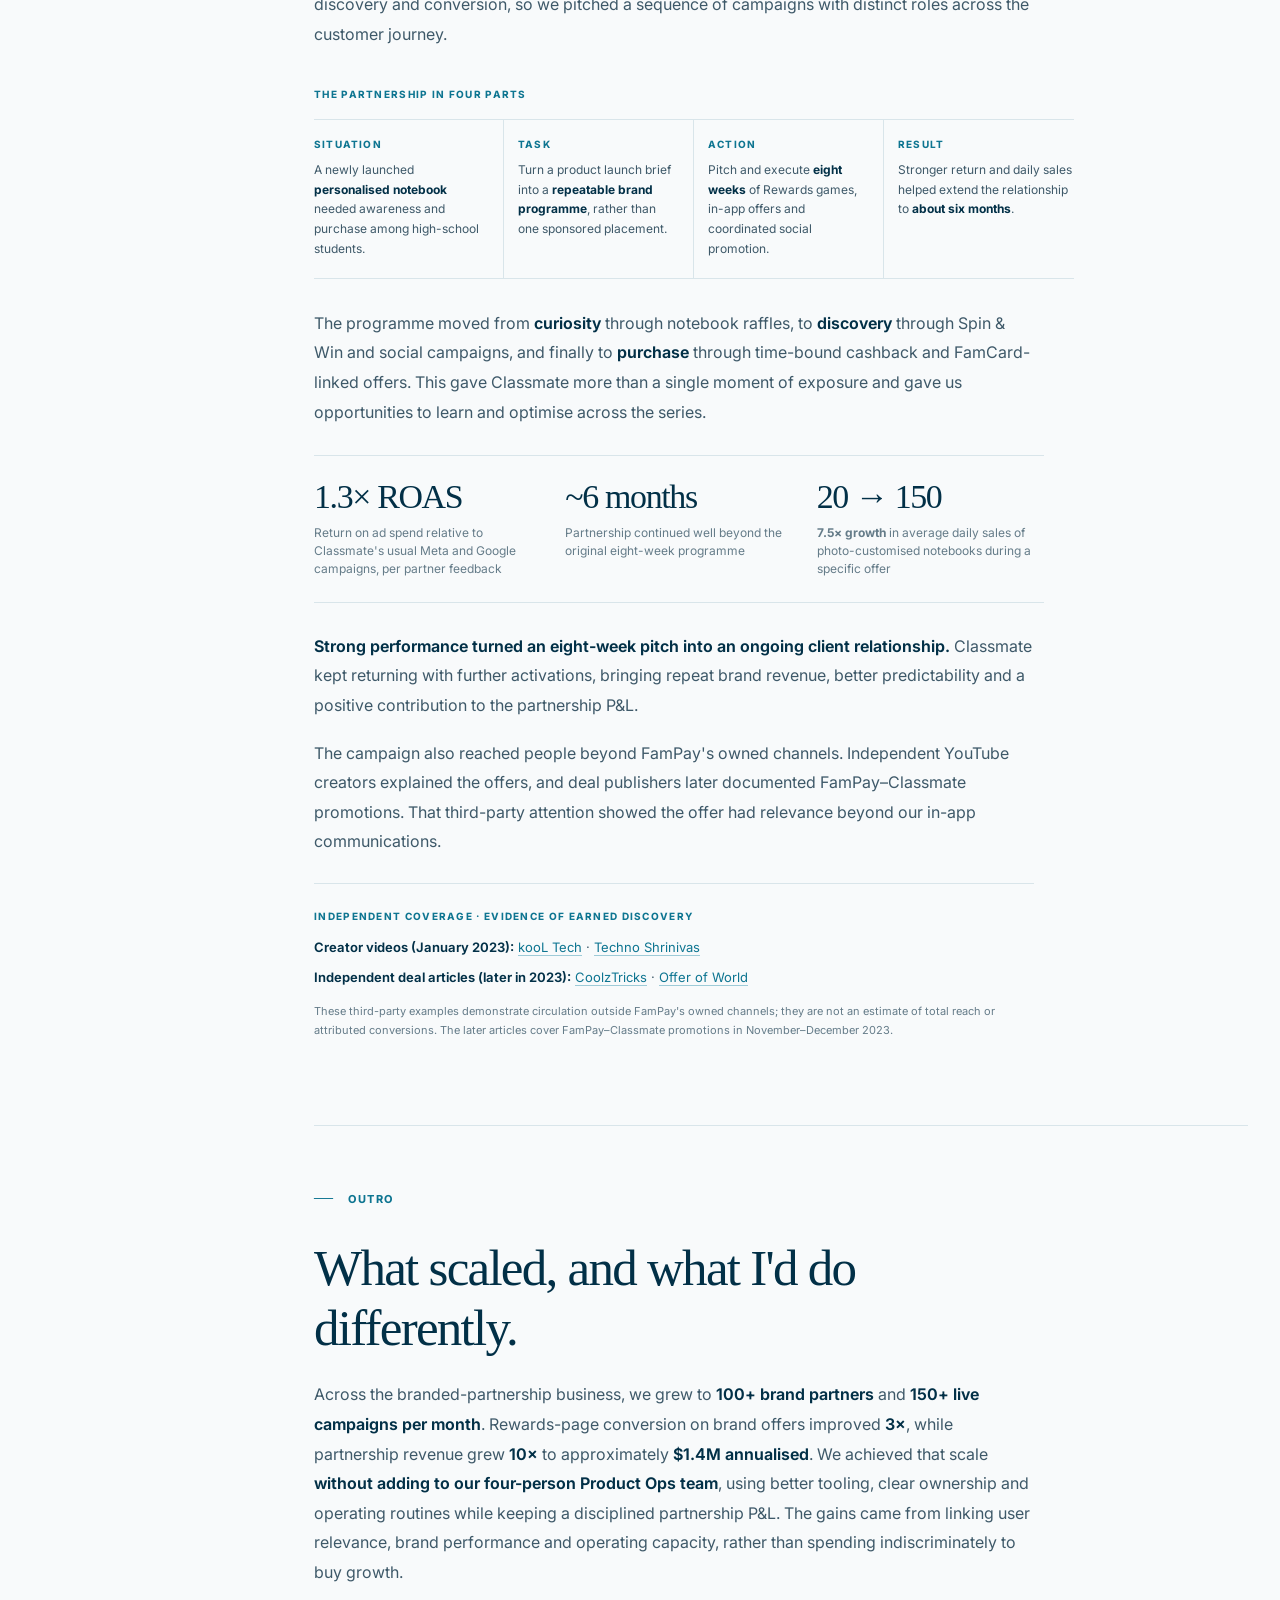
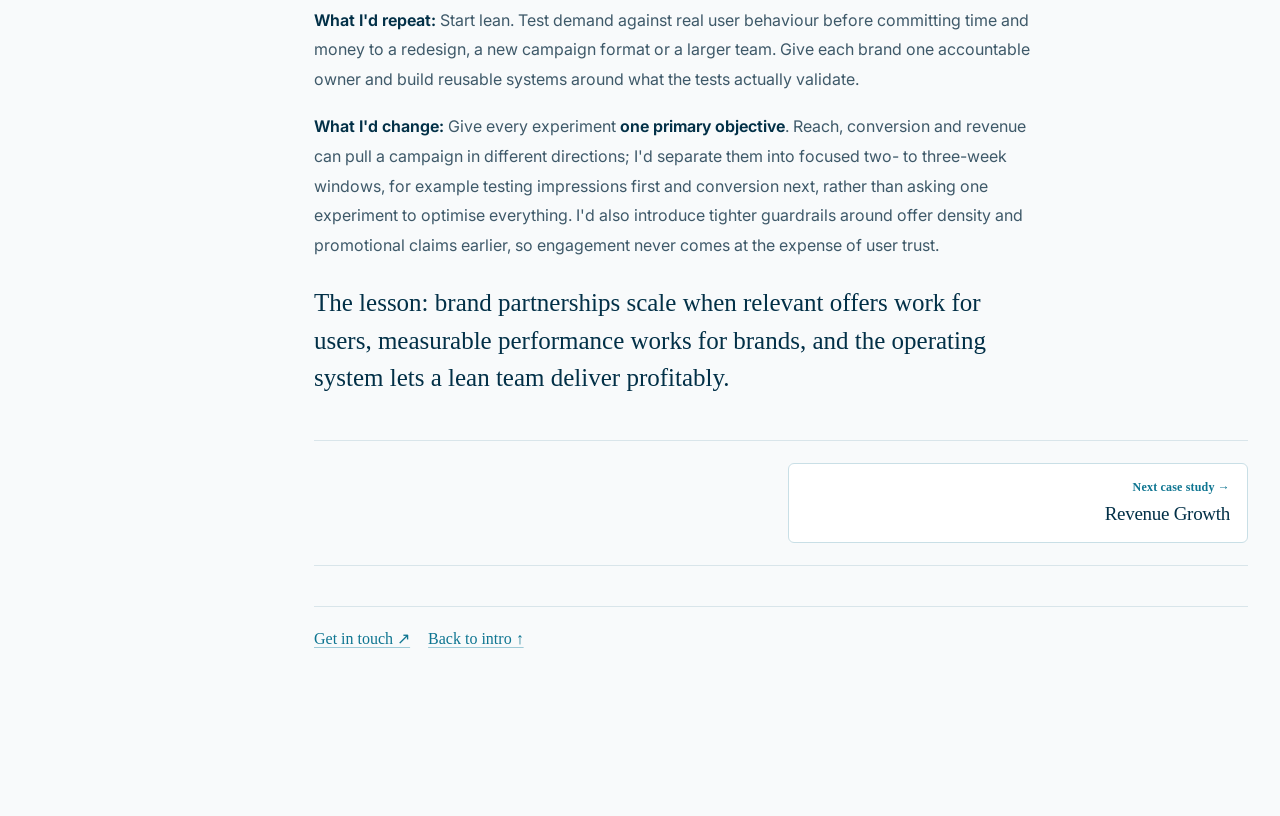
==== commit 119954cf: "Use original headshot as favicon on brand-partnership/index.html" ====
--- a/brand-partnership/index.html
+++ b/brand-partnership/index.html
@@ -1,7 +1,7 @@
 <!DOCTYPE html>
 
 <html lang="en"><head>
-<link rel="icon" type="image/jpeg" href="../assets/karan-headshot.jpg?v=6"><meta charset="utf-8"/><meta content="width=device-width, initial-scale=1" name="viewport"/><meta content="#f8fafb" name="theme-color"/><meta content="How Karan Khera helped scale FamPay Rewards into a brand-partnership channel supporting 100+ brands and 150+ campaigns per month through product experimentation and operations." name="description"/><meta content="article" property="og:type"/><meta content="FamPay Rewards | 150+ brand campaigns" property="og:title"/><meta content="From an in-app arcade to 150+ brand campaigns a month: product relevance, partnerships, and scalable operations." property="og:description"/><title>FamPay Rewards — 150+ brand campaigns | Karan Khera</title><link href="https://fonts.googleapis.com" rel="preconnect"/><link crossorigin="" href="https://fonts.gstatic.com" rel="preconnect"/><link href="https://fonts.googleapis.com/css2?family=Inter:wght@400..800&amp;display=swap" rel="stylesheet"/><style>
+<link rel="icon" type="image/jpeg" href="/hire-me-creatorgrid/assets/karan-headshot.jpg?v=original-20261115"><meta charset="utf-8"/><meta content="width=device-width, initial-scale=1" name="viewport"/><meta content="#f8fafb" name="theme-color"/><meta content="How Karan Khera helped scale FamPay Rewards into a brand-partnership channel supporting 100+ brands and 150+ campaigns per month through product experimentation and operations." name="description"/><meta content="article" property="og:type"/><meta content="FamPay Rewards | 150+ brand campaigns" property="og:title"/><meta content="From an in-app arcade to 150+ brand campaigns a month: product relevance, partnerships, and scalable operations." property="og:description"/><title>FamPay Rewards — 150+ brand campaigns | Karan Khera</title><link href="https://fonts.googleapis.com" rel="preconnect"/><link crossorigin="" href="https://fonts.gstatic.com" rel="preconnect"/><link href="https://fonts.googleapis.com/css2?family=Inter:wght@400..800&amp;display=swap" rel="stylesheet"/><style>
 :root{--bg:#f8fafb;--ink:#023047;--body:#3e5969;--muted:#657c89;--line:#d9e5ea;--accent:#0e7591;--accent-light:#eaf6f9;--white:#fff;--serif:Georgia,'Times New Roman',serif;--sans:Inter,-apple-system,BlinkMacSystemFont,'Segoe UI',Arial,sans-serif}
 *{box-sizing:border-box}html{scroll-behavior:smooth}body{margin:0;background:var(--bg);color:var(--ink);font:16px/1.72 var(--sans);-webkit-font-smoothing:antialiased}::selection{background:#d6edf3}a{color:var(--accent);text-underline-offset:3px}a:hover{text-decoration-thickness:2px}button{font:inherit}button:focus-visible,a:focus-visible,summary:focus-visible{outline:3px solid #219ebc;outline-offset:4px}
 .sitebar{height:66px;display:flex;align-items:center;justify-content:space-between;gap:16px;padding:0 5.1%;border-bottom:1px solid var(--line);background:var(--bg)}.site-wordmark{color:var(--ink);text-decoration:none;font-size:15px;font-weight:750;letter-spacing:-.025em}.site-links{display:flex;gap:22px;align-items:center}.site-links a{font-size:12px;font-weight:650;text-decoration:none;color:var(--body)}.site-links a:hover{color:var(--accent)}
--- a/site-design.css
+++ b/site-design.css
@@ -115,7 +115,43 @@
 .portfolio-case .pager-link:last-child {text-align:right;align-items:flex-end}
 .portfolio-case .pager-link small {font-size:10px;text-transform:uppercase;letter-spacing:.12em;font-weight:750;color:var(--highlight-ink)}
 .portfolio-case .pager-empty {visibility:hidden}
-.portfolio-case .portfolio-case-header,.portfolio-case .case-bottom-nav,.portfolio-case .lastlinks {font-family:Inter,-apple-system,BlinkMacSystemFont,"Segoe UI",sans-serif}
+/* Navigation mirrors the landing headline's exact Georgia serif, while reading content
+   and the case-study side index remain in the more utilitarian Inter. */
+.portfolio-home .brand {
+  font-family:Georgia,"Times New Roman",serif;
+  font-size:24px;font-weight:700;letter-spacing:-.04em;
+}
+.portfolio-home .nav a {
+  font-family:Georgia,"Times New Roman",serif;
+  font-size:16px;font-weight:400;letter-spacing:-.015em;
+}
+.portfolio-home .footer a {
+  font-family:Georgia,"Times New Roman",serif;font-size:15px;font-weight:400;
+}
+.portfolio-case .portfolio-case-header,
+.portfolio-case .case-bottom-nav,
+.portfolio-case .lastlinks {
+  font-family:Georgia,"Times New Roman",serif;
+}
+.portfolio-case .portfolio-case-header .portfolio-back {
+  font-family:Georgia,"Times New Roman",serif;
+  font-size:16px;font-weight:400;letter-spacing:-.01em;
+}
+.portfolio-case .portfolio-case-name,
+.portfolio-case .portfolio-case-name b {
+  font-family:Georgia,"Times New Roman",serif;font-size:15px;
+}
+.portfolio-case .pager-link {
+  font-family:Georgia,"Times New Roman",serif;
+  font-size:19px;font-weight:400;letter-spacing:-.015em;
+}
+.portfolio-case .pager-link small {
+  font-family:Georgia,"Times New Roman",serif;
+  font-size:12px;font-weight:700;text-transform:none;letter-spacing:.015em;
+}
+.portfolio-case .lastlinks a {
+  font-family:Georgia,"Times New Roman",serif;font-size:16px;font-weight:400;
+}
 
 /* Identical native player on every standalone page. The host player remains mounted
    above iframe page swaps, so audio doesn't restart. */
@@ -150,7 +186,7 @@
 @media(max-width:675px){
   .portfolio-case .rail {display:none}
   .portfolio-case .portfolio-case-header {height:60px;padding:0 16px;grid-template-columns:1fr auto 1fr}
-  .portfolio-case .portfolio-back {font-size:12px}
+  .portfolio-case .portfolio-case-header .portfolio-back {font-size:13px}
   .portfolio-case .portfolio-case-name {font-size:11px}
   .portfolio-case .portfolio-case-name b {font-size:11px}
   .portfolio-case .portfolio-case-name .case-name {display:none}
@@ -181,4 +217,16 @@
 }
 @media(prefers-reduced-motion:reduce){
   .music-play,.music-progress span {transition:none}
-}+}
+/* LinkedIn CTA: use its recognizable brand blue, without affecting the outline project CTA. */
+.portfolio-home .contact-links a[href*="linkedin.com"] {
+  background:#0A66C2;
+  border-color:#0A66C2;
+  color:#fff;
+}
+.portfolio-home .contact-links a[href*="linkedin.com"]:hover,
+.portfolio-home .contact-links a[href*="linkedin.com"]:focus-visible {
+  background:#004182;
+  border-color:#004182;
+  color:#fff;
+}
